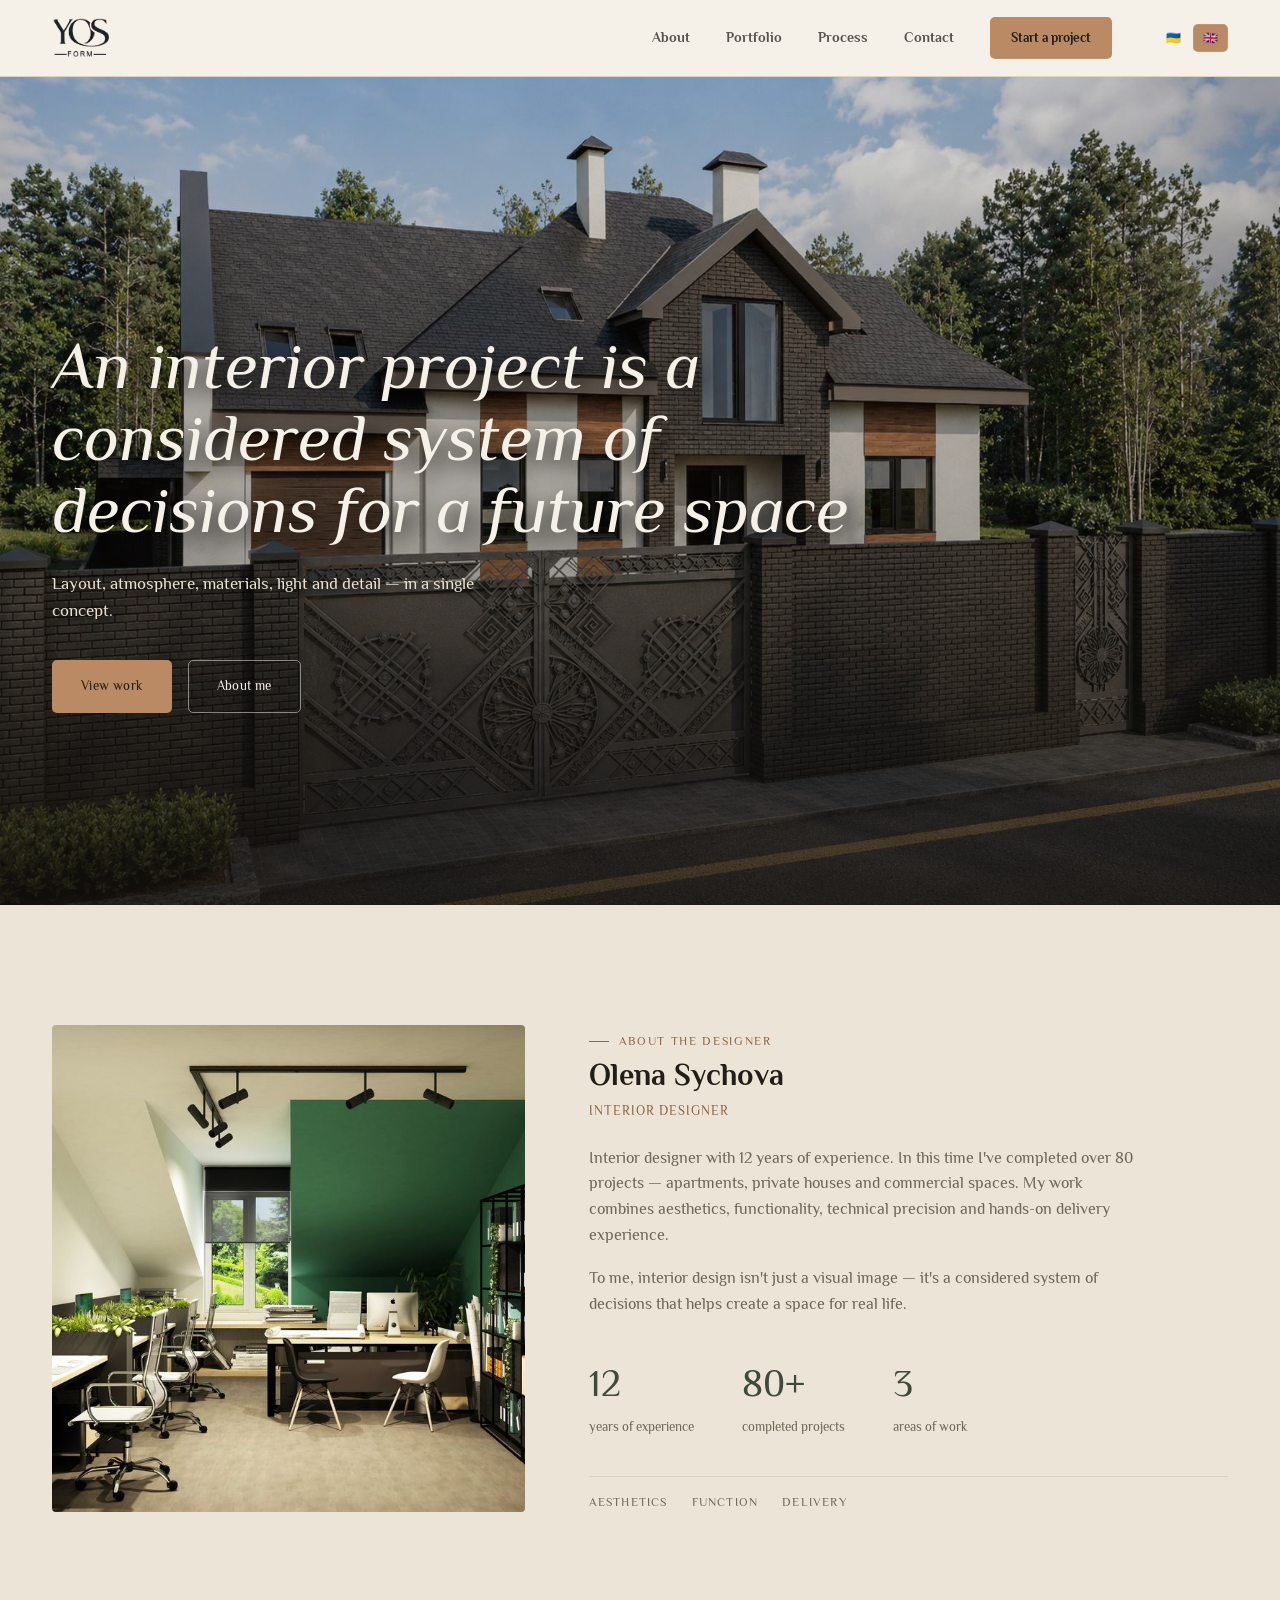
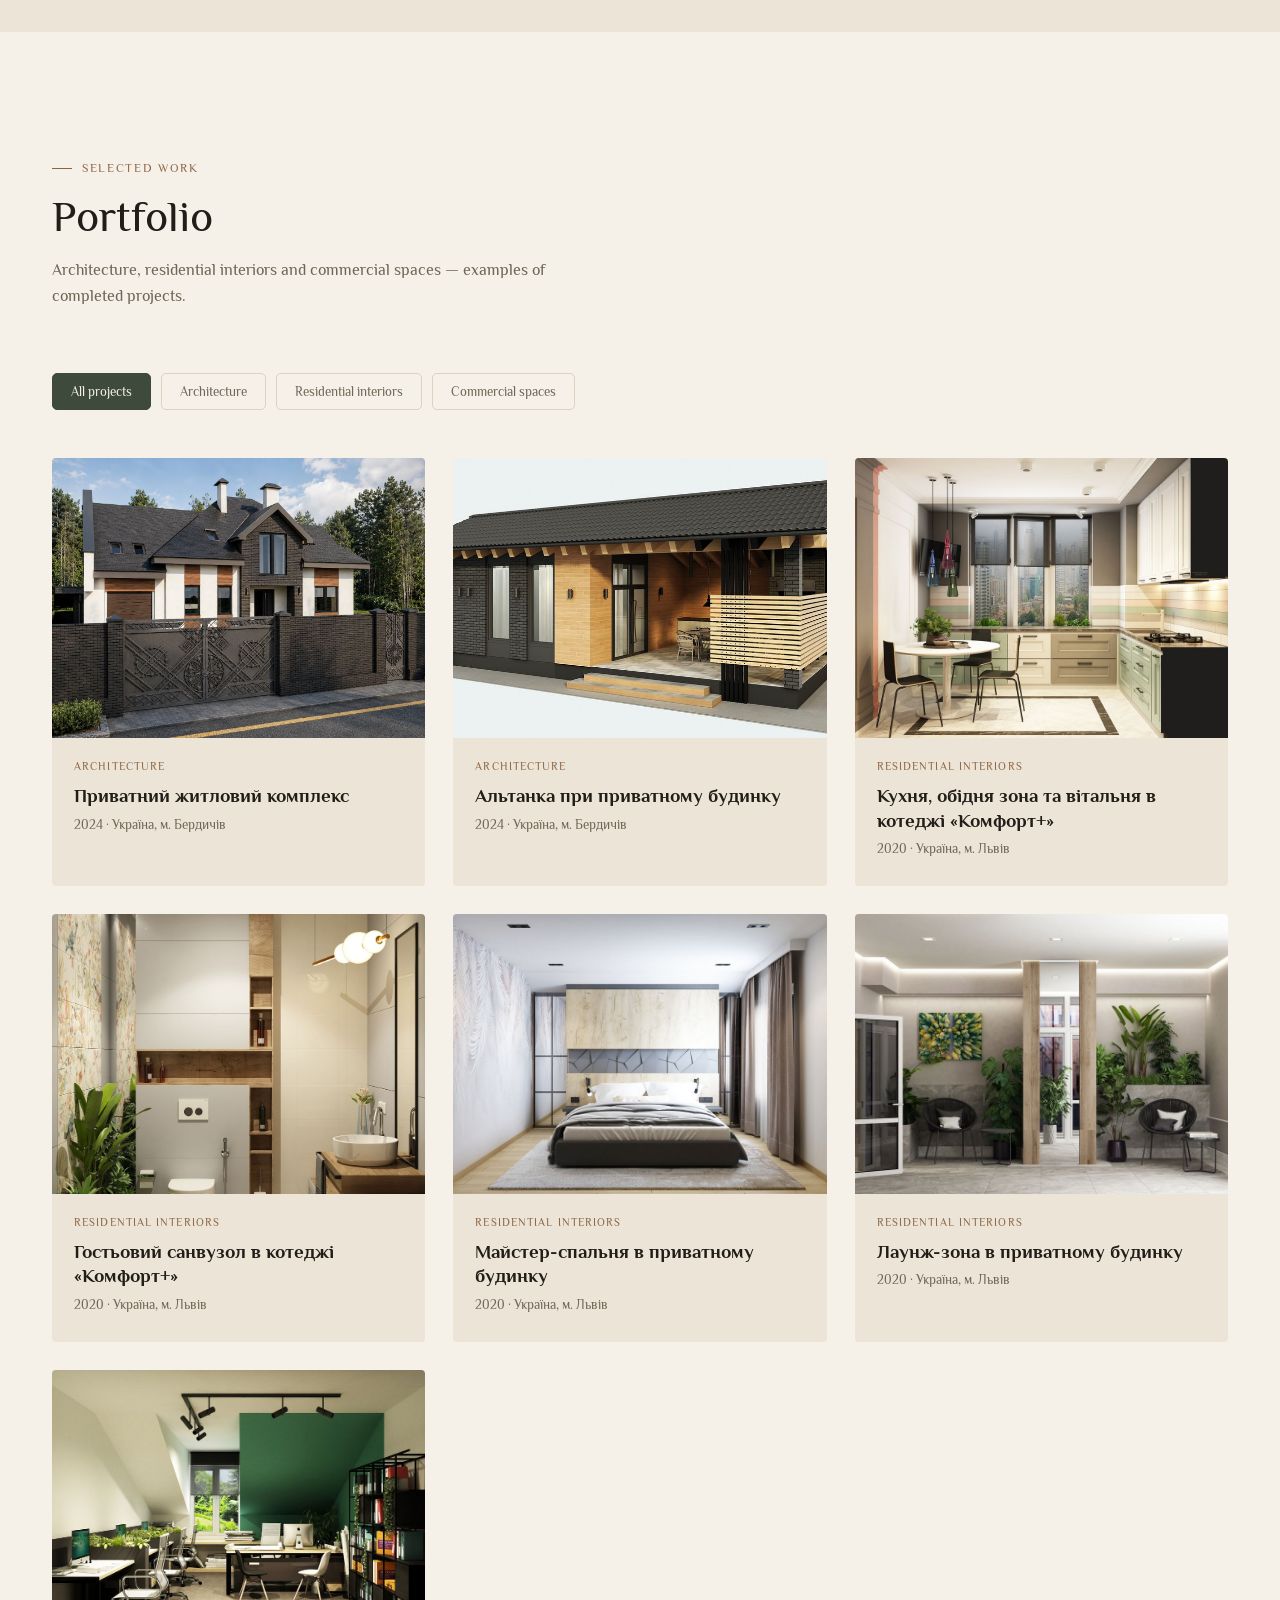
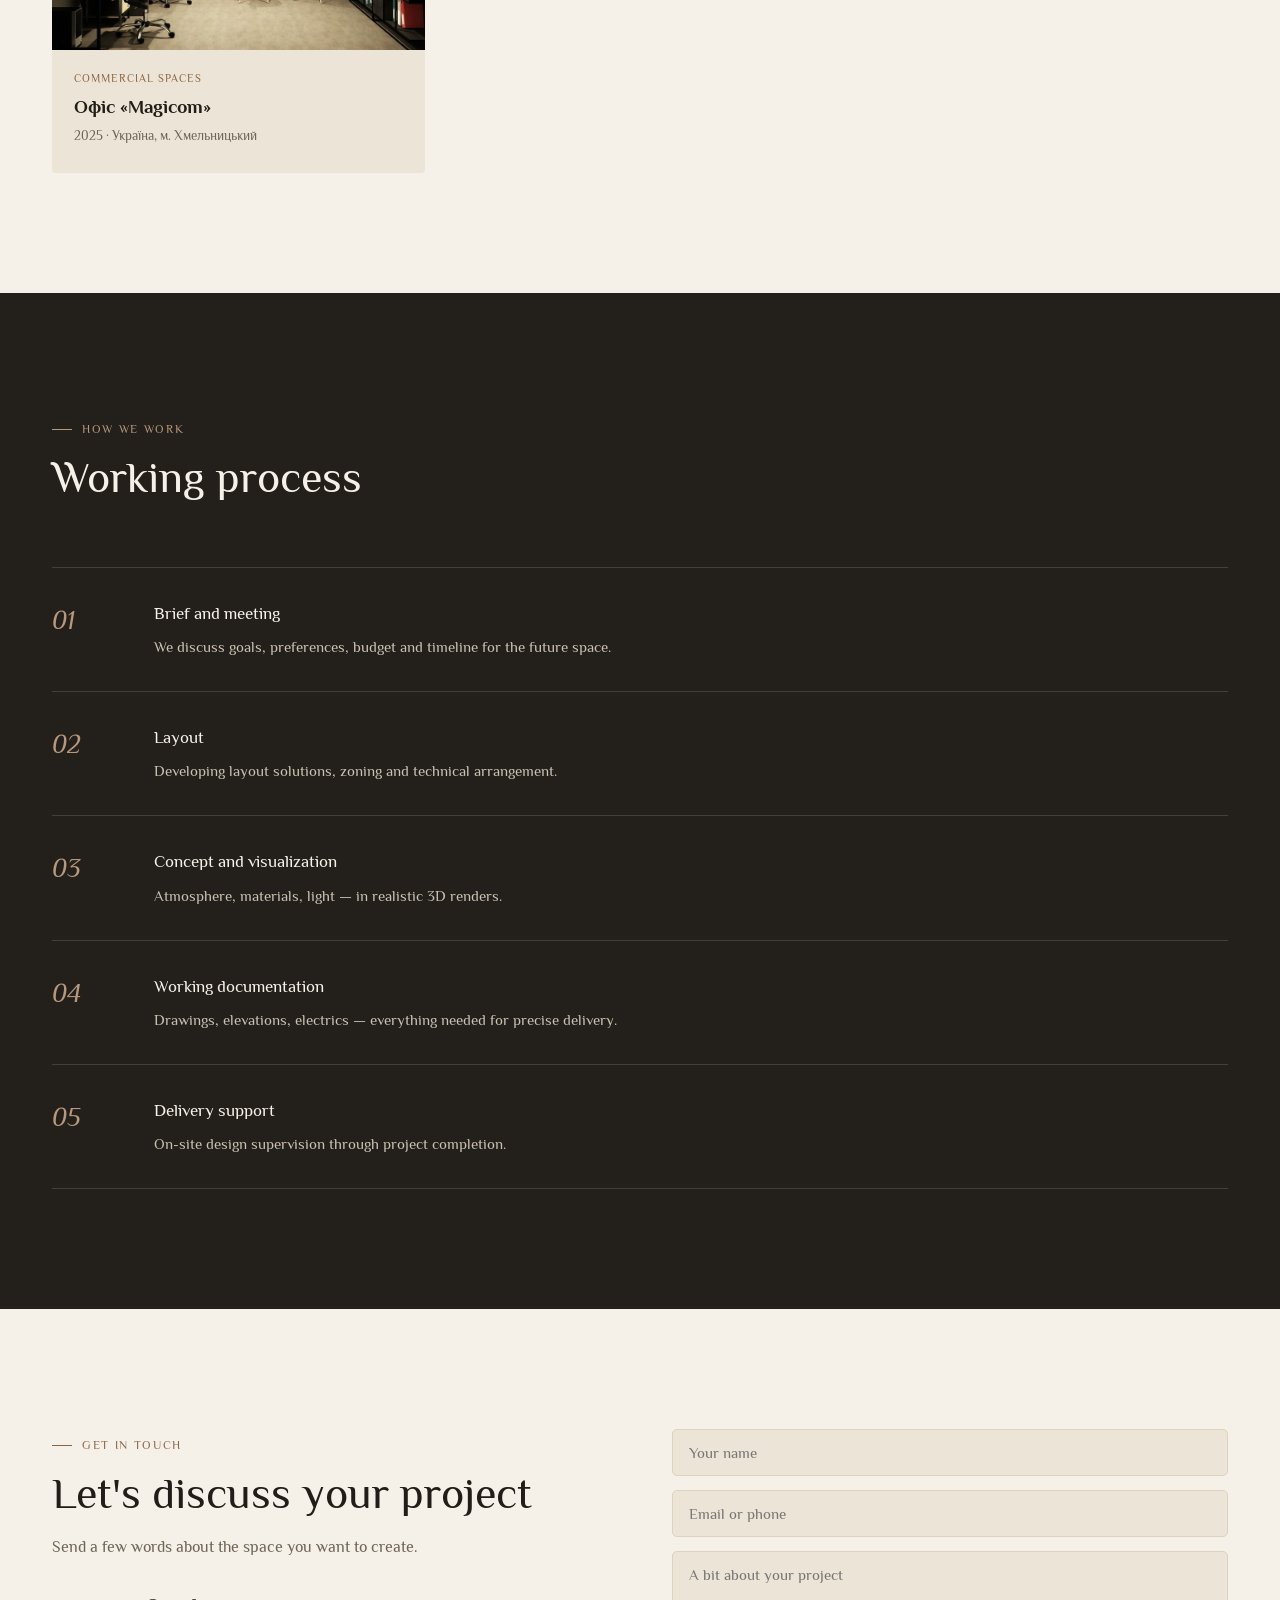
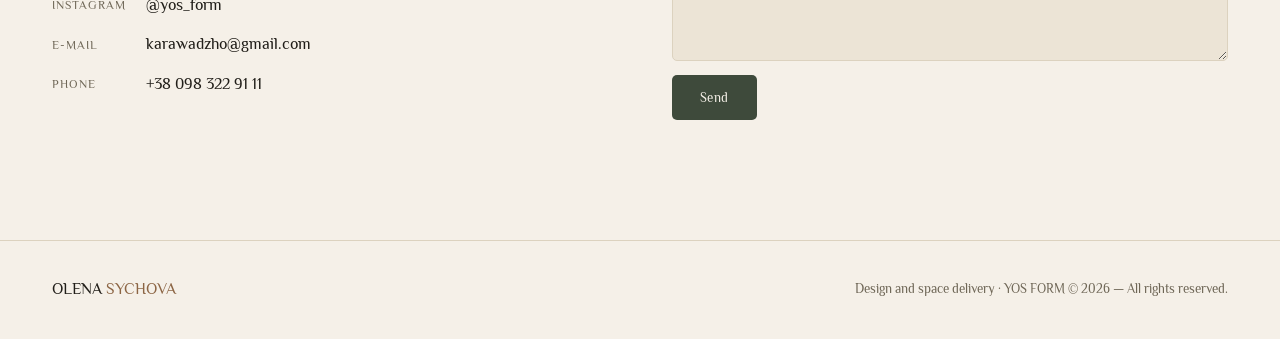
==== index.html @ f586c5ab "first commit" ====
<!DOCTYPE html>
<html lang="uk" data-i18n-title="meta.title">
<head>
<meta charset="UTF-8">
<meta name="viewport" content="width=device-width, initial-scale=1.0">
<title>Olena Sychova — Interior Designer</title>
<link rel="stylesheet" href="css/styles.css">
</head>
<body>

<header class="site-header">
  <div class="wrap">
    <a href="index.html" class="logo"><img src="assets/img/Logo.png" alt="YOS"></a>
    <nav class="main-nav">
      <a href="#about" data-i18n="nav.about">Про мене</a>
      <a href="#portfolio" data-i18n="nav.portfolio">Портфоліо</a>
      <a href="#process" data-i18n="nav.process">Процес роботи</a>
      <a href="#contact" data-i18n="nav.contact">Контакти</a>
      <a href="#contact" class="nav-cta" data-i18n="nav.cta">Обговорити проєкт</a>
      <div class="lang-switch">
        <button data-lang="uk">🇺🇦</button>
        <button data-lang="en">🇬🇧</button>
      </div>
    </nav>
    <button class="nav-toggle" aria-label="Menu">☰</button>
  </div>
</header>

<!-- HERO -->
<section class="hero" id="hero">
  <div class="hero-media">
    <img src="assets/img/hero-house.jpg" alt="Olena Sychova interior design">
  </div>
  <div class="hero-content">
    <h1 class="hero-title" data-i18n="hero.title">Дизайн-проєкт — продумана система рішень для майбутнього простору</h1>
    <p class="hero-subtitle" data-i18n="hero.subtitle">Планування, атмосфера, матеріали, світло та деталі — в єдиній концепції.</p>
    <div class="hero-actions">
      <a href="#portfolio" class="btn btn-primary" data-i18n="hero.cta_primary">Дивитися роботи</a>
      <a href="#about" class="btn btn-outline" data-i18n="hero.cta_secondary">Про мене</a>
    </div>
  </div>
</section>

<!-- ABOUT -->
<section class="about" id="about">
  <div class="wrap about-grid">
    <div class="about-media">
      <img src="assets/img/about.jpg" alt="Olena Sychova">
    </div>
    <div class="about-text">
      <span class="eyebrow" data-i18n="about.eyebrow">Про дизайнерку</span>
      <h2 class="about-name" data-i18n="about.title">Олена Сичова</h2>
      <span class="about-role" data-i18n="about.role">Interior Designer</span>
      <p data-i18n="about.text">Дизайнерка інтер'єрів із 12-річним досвідом роботи...</p>
      <p data-i18n="about.text_secondary">Для мене дизайн інтер'єру — це не лише візуальний образ...</p>

      <div class="stat-row">
        <div class="stat"><b data-i18n="about.stat_years_value">12</b><span data-i18n="about.stat_years_label">років досвіду</span></div>
        <div class="stat"><b data-i18n="about.stat_projects_value">80+</b><span data-i18n="about.stat_projects_label">реалізованих проєктів</span></div>
        <div class="stat"><b data-i18n="about.stat_scope_value">3</b><span data-i18n="about.stat_scope_label">напрямки роботи</span></div>
      </div>

      <div class="pillars">
        <span data-i18n="about.pillar_1">Естетика</span>
        <span data-i18n="about.pillar_2">Функція</span>
        <span data-i18n="about.pillar_3">Реалізація</span>
      </div>
    </div>
  </div>
</section>

<!-- PORTFOLIO -->
<section class="portfolio" id="portfolio">
  <div class="wrap">
    <div class="section-head">
      <span class="eyebrow" data-i18n="portfolio.eyebrow">Вибрані роботи</span>
      <h2 class="section-title" data-i18n="portfolio.title">Портфоліо</h2>
      <p class="section-subtitle" data-i18n="portfolio.subtitle">Архітектура, житлові інтер'єри та комерційні простори.</p>
    </div>

    <div class="portfolio-header">
      <div class="filters">
        <button class="filter-btn active" data-filter="all" data-i18n="portfolio.filter_all">Усі проєкти</button>
        <button class="filter-btn" data-filter="architecture" data-i18n="portfolio.filter_architecture">Архітектура</button>
        <button class="filter-btn" data-filter="residential" data-i18n="portfolio.filter_residential">Житлові інтер'єри</button>
        <button class="filter-btn" data-filter="commercial" data-i18n="portfolio.filter_commercial">Комерційні простори</button>
      </div>
    </div>

    <div class="project-grid" id="project-grid">
      <!-- rendered by js/app.js from data/projects.json -->
    </div>
  </div>
</section>

<!-- PROCESS -->
<section class="process" id="process">
  <div class="wrap">
    <div class="section-head">
      <span class="eyebrow" data-i18n="process.eyebrow">Як ми працюємо</span>
      <h2 class="section-title" data-i18n="process.title">Процес співпраці</h2>
    </div>

    <div class="process-list">
      <div class="process-item">
        <span class="process-num">01</span>
        <div>
          <h3 data-i18n="process.step1_title">Бриф і зустріч</h3>
          <p data-i18n="process.step1_text">Обговорюємо задачі, побажання, бюджет і терміни.</p>
        </div>
      </div>
      <div class="process-item">
        <span class="process-num">02</span>
        <div>
          <h3 data-i18n="process.step2_title">Планування</h3>
          <p data-i18n="process.step2_text">Розробка планувальних рішень, зонування та технічних вузлів.</p>
        </div>
      </div>
      <div class="process-item">
        <span class="process-num">03</span>
        <div>
          <h3 data-i18n="process.step3_title">Концепція та візуалізація</h3>
          <p data-i18n="process.step3_text">Атмосфера, матеріали, світло — у реалістичних 3D-візуалізаціях.</p>
        </div>
      </div>
      <div class="process-item">
        <span class="process-num">04</span>
        <div>
          <h3 data-i18n="process.step4_title">Робоча документація</h3>
          <p data-i18n="process.step4_text">Креслення, розгортки, електрика — усе для точної реалізації.</p>
        </div>
      </div>
      <div class="process-item">
        <span class="process-num">05</span>
        <div>
          <h3 data-i18n="process.step5_title">Супровід реалізації</h3>
          <p data-i18n="process.step5_text">Авторський нагляд на об'єкті до завершення проєкту.</p>
        </div>
      </div>
    </div>
  </div>
</section>

<!-- CONTACT -->
<section class="contact" id="contact">
  <div class="wrap contact-grid">
    <div class="contact-info">
      <span class="eyebrow" data-i18n="contact.eyebrow">На зв'язку</span>
      <h2 class="section-title" data-i18n="contact.title">Обговоримо ваш проєкт?</h2>
      <p class="section-subtitle" data-i18n="contact.text">Напишіть кілька слів про простір, який хочете створити.</p>
      <dl>
        <dt data-i18n="contact.instagram_label">Instagram</dt>
        <dd><a href="https://www.instagram.com/yos_form/" target="_blank" rel="noopener">@yos_form</a></dd>
        <dt data-i18n="contact.email_label">E-mail</dt>
        <dd><a href="mailto:karawadzho@gmail.com">karawadzho@gmail.com</a></dd>
        <dt data-i18n="contact.phone_label">Телефон</dt>
        <dd><a href="tel:+380983229111">+38 098 322 91 11</a></dd>
      </dl>
    </div>

    <form class="contact-form" onsubmit="event.preventDefault(); alert('Форма — заглушка для макета.');">
      <input type="text" data-i18n-placeholder="contact.form_name" placeholder="Ваше ім'я" required>
      <input type="text" data-i18n-placeholder="contact.form_contact" placeholder="Email або телефон" required>
      <textarea data-i18n-placeholder="contact.form_message" placeholder="Коротко про проєкт"></textarea>
      <button type="submit" class="btn btn-dark" data-i18n="contact.form_submit">Надіслати</button>
    </form>
  </div>
</section>

<footer>
  <div class="wrap">
    <span class="logo">OLENA <span>SYCHOVA</span></span>
    <p><span data-i18n="footer.made_with">Дизайн та реалізація простору</span> · YOS FORM © 2026 — <span data-i18n="footer.rights">Усі права захищені.</span></p>
  </div>
</footer>

<script src="js/i18n.js"></script>
<script src="js/app.js"></script>
</body>
</html>
---- css/styles.css ----
@import url('https://fonts.googleapis.com/css2?family=Philosopher:ital,wght@0,400;0,700;1,400;1,700&display=swap');

:root {
  --bg: #F5F0E8;
  --bg-deep: #23201B;
  --surface: #ECE4D6;
  --surface-line: #DCD2BF;
  --text: #211E19;
  --text-muted: #6E6656;
  --text-inverse: #F5F0E8;
  --accent: #3E4A3B;
  --accent-light: #7C8B77;
  --clay: #B98A63;
  --clay-deep: #8C6544;
  --radius: 5px;
  --radius-lg: 4px;
  --font-display: 'Philosopher', serif;
  --font-sans: 'Philosopher', sans-serif;
  --font-body: 'Philosopher', sans-serif;
  --maxw: 1240px;
}

* {
  box-sizing: border-box;
  margin: 0;
  padding: 0;
}

html {
  scroll-behavior: smooth;
}

body {
  background: var(--bg);
  color: var(--text);
  font-family: var(--font-body);
  font-size: 16px;
  line-height: 1.6;
  -webkit-font-smoothing: antialiased;
}

img {
  max-width: 100%;
  display: block;
}

a {
  color: inherit;
  text-decoration: none;
}

.wrap {
  max-width: var(--maxw);
  margin: 0 auto;
  padding: 0 32px;
}

.eyebrow {
  font-family: var(--font-sans);
  font-size: 12px;
  letter-spacing: 0.14em;
  text-transform: uppercase;
  color: var(--clay-deep);
  font-weight: 500;
  display: inline-flex;
  align-items: center;
  gap: 10px;
}

.eyebrow::before {
  content: "";
  width: 20px;
  height: 1px;
  background: var(--clay-deep);
  display: inline-block;
}

/* ===== Header ===== */

.site-header {
  position: sticky;
  top: 0;
  z-index: 40;
  background: rgba(245, 240, 232, 0.9);
  backdrop-filter: blur(8px);
  border-bottom: 1px solid var(--surface-line);
}

.site-header .wrap {
  display: flex;
  align-items: center;
  justify-content: space-between;
  height: 76px;
}

.logo img{
  height: 40px;
}

.logo span {
  color: var(--clay-deep);
}

nav.main-nav {
  display: flex;
  align-items: center;
  gap: 36px;
}

nav.main-nav a {
  font-family: var(--font-sans);
  font-size: 14px;
  font-weight: 700;
  color: var(--text);
  opacity: 0.75;
  transition: 200ms;
  border-bottom: 1px solid rgba(245, 240, 232, 0.108); 
}

nav.main-nav a:hover {
  opacity: 1;
  border-bottom: 1px solid #B98A63;
  transition: 200ms;
}

.nav-cta {
  padding: 10px 20px;
  background: var(--clay);
  color: var(--text-inverse);
  border-radius: var(--radius);
  font-size: 13px !important;
  opacity: 1 !important;
  border: 1px solid #B98A63;
}
.nav-cta:hover{
  border: 1px solid #B98A63;
  background-color: rgba(245, 240, 232, 0);
  transition: 200ms;
}

.lang-switch {
  display: flex;
  gap: 2px;
  margin-left: 8px;
}

.lang-switch button {
  font-family: var(--font-sans);
  font-size: 12px;
  font-weight: 500;
  padding: 6px 9px;
  background: none;
  border: 1px solid rgba(245, 240, 232, 0.108);
  color: var(--text-muted);
  cursor: pointer;
  text-transform: uppercase;
  transition: 200ms;
  border-radius: 5px;
}

.lang-switch button.active {
  background: var(--clay);
  color: var(--text-inverse);
}

.lang-switch button:hover{
  border: 1px solid #B98A63;
  transition: 200ms;
}

.nav-toggle {
  display: none;
  background: none;
  border: 0;
  cursor: pointer;
}

/* ===== Hero ===== */
.hero {
  position: relative;
  min-height: 92vh;
  display: flex;
  align-items: flex-end;
  overflow: hidden;
}

.hero-media {
  position: absolute;
  inset: 0;
}

.hero-media img {
  width: 100%;
  height: 100%;
  object-fit: cover;
}

.hero-media::after {
  content: "";
  position: absolute;
  inset: 0;
  background: linear-gradient(0deg, rgba(20, 17, 13, 0.82) 0%, rgba(20, 17, 13, 0.35) 45%, rgba(20, 17, 13, 0.15) 100%);
}

.hero-content {
  position: relative;
  z-index: 2;
  color: var(--text-inverse);
  padding: 0 32px 72px;
  max-width: var(--maxw);
  margin: 0 auto;
  width: 100%;
}

.hero-content .eyebrow {
  color: #D9C2A6;
}

.hero-content .eyebrow::before {
  background: #D9C2A6;
}

.hero-title {
  font-family: var(--font-display);
  font-weight: 500;
  font-style: italic;
  font-size: clamp(34px, 5.2vw, 68px);
  line-height: 1.08;
  max-width: 820px;
  margin: 20px 0 24px;
  filter: drop-shadow(8px 8px 12px rgb(0, 0, 0));
}

.hero-subtitle {
  font-size: 17px;
  color: #E7DFD2;
  max-width: 480px;
  margin-bottom: 36px;
  filter: drop-shadow(2px 2px 4px rgb(0, 0, 0));
}

.hero-actions {
  display: flex;
  gap: 16px;
  flex-wrap: wrap;
}

.btn {
  font-family: var(--font-sans);
  font-size: 13px;
  font-weight: 500;
  letter-spacing: 0.03em;
  padding: 15px 28px;
  border-radius: var(--radius);
  cursor: pointer;
  border: 1px solid transparent;
  display: inline-flex;
  align-items: center;
  gap: 8px;
  transition: transform .2s, background .2s, color .2s;
}

.btn:hover {
  transform: translateY(-1px);
}

.btn-primary {
  background: var(--clay);
  color: #241a10;
}

.btn-primary:hover {
  background: #C99B72;
}

.btn-outline {
  border-color: rgba(245, 240, 232, 0.5);
  color: var(--text-inverse);
}

.btn-outline:hover {
  background: rgba(245, 240, 232, 0.12);
}

.btn-dark {
  background: var(--accent);
  color: var(--text-inverse);
}

.btn-dark:hover {
  background: #4C5A48;
}

/* ===== Section generic ===== */
section {
  padding: 120px 0;
}

.section-head {
  max-width: 640px;
  margin-bottom: 64px;
}

.section-title {
  font-family: var(--font-display);
  font-weight: 500;
  font-size: clamp(28px, 3.4vw, 44px);
  margin-top: 14px;
  line-height: 1.15;
}

.section-subtitle {
  color: var(--text-muted);
  margin-top: 16px;
  font-size: 16px;
  max-width: 520px;
}

/* ===== About ===== */
.about {
  background: var(--surface);
}

.about-grid {
  display: grid;
  grid-template-columns: 0.85fr 1.15fr;
  gap: 64px;
  align-items: center;
}

.about-media {
  position: relative;
  align-self: stretch;
}

.about-media img {
  border-radius: var(--radius-lg);
  width: 100%;
  height: 100%;
  object-fit: cover;
}

.about-media::before {
  content: "";
  position: absolute;
  top: -18px;
  left: -18px;
  right: 18px;
  bottom: 18px;
  border: 1px solid var(--clay);
  z-index: -1;
}

.pillars {
  display: flex;
  gap: 0;
  margin-top: 36px;
  border-top: 1px solid var(--surface-line);
}

.pillars span {
  font-family: var(--font-sans);
  font-size: 12px;
  letter-spacing: 0.1em;
  text-transform: uppercase;
  color: var(--text-muted);
  padding: 16px 24px 0 0;
}

.about-text p {
  margin-bottom: 18px;
  color: var(--text-muted);
  font-size: 16px;
  max-width: 560px;
}

.about-name {
  font-family: var(--font-display);
  font-size: 30px;
  margin-bottom: 2px;
}

.about-role {
  font-family: var(--font-sans);
  font-size: 13px;
  letter-spacing: 0.08em;
  text-transform: uppercase;
  color: var(--clay-deep);
  margin-bottom: 24px;
  display: block;
}

.stat-row {
  display: flex;
  gap: 48px;
  margin-top: 36px;
  flex-wrap: wrap;
}

.stat b {
  font-family: var(--font-display);
  font-size: 38px;
  font-weight: 500;
  display: block;
  color: var(--accent);
}

.stat span {
  font-size: 13px;
  color: var(--text-muted);
}

/* ===== Portfolio ===== */
.portfolio-header {
  display: flex;
  justify-content: space-between;
  align-items: flex-end;
  gap: 32px;
  flex-wrap: wrap;
  margin-bottom: 48px;
}

.filters {
  display: flex;
  gap: 10px;
  flex-wrap: wrap;
}

.filter-btn {
  font-family: var(--font-sans);
  font-size: 13px;
  font-weight: 500;
  padding: 10px 18px;
  border: 1px solid var(--surface-line);
  border-radius: var(--radius);
  background: transparent;
  color: var(--text-muted);
  cursor: pointer;
  transition: all .2s;
}

.filter-btn.active,
.filter-btn:hover {
  background: var(--accent);
  color: var(--text-inverse);
  border-color: var(--accent);
}

.project-grid {
  display: grid;
  grid-template-columns: repeat(3, 1fr);
  gap: 28px;
}

.project-card {
  display: block;
  position: relative;
  background: var(--surface);
  overflow: hidden;
  border-radius: var(--radius-lg);
}

.project-card .thumb {
  aspect-ratio: 4/3;
  overflow: hidden;
}

.project-card img {
  width: 100%;
  height: 100%;
  object-fit: cover;
  transition: transform .5s ease;
}

.project-card:hover img {
  transform: scale(1.06);
}

.project-card .card-body {
  padding: 20px 22px 26px;
}

.card-cat {
  font-family: var(--font-sans);
  font-size: 11px;
  letter-spacing: 0.1em;
  text-transform: uppercase;
  color: var(--clay-deep);
  margin-bottom: 8px;
  display: block;
}

.card-title {
  font-family: var(--font-display);
  font-size: 19px;
  line-height: 1.3;
  margin-bottom: 6px;
}

.card-meta {
  font-size: 13px;
  color: var(--text-muted);
}

.project-card[hidden] {
  display: none;
}

/* ===== Process ===== */
.process {
  background: var(--bg-deep);
  color: var(--text-inverse);
}

.process .eyebrow {
  color: #B8987C;
}

.process .eyebrow::before {
  background: #B8987C;
}

.process-list {
  border-top: 1px solid rgba(245, 240, 232, 0.15);
}

.process-item {
  display: grid;
  grid-template-columns: 70px 1fr;
  gap: 32px;
  padding: 32px 0;
  border-bottom: 1px solid rgba(245, 240, 232, 0.15);
}

.process-num {
  font-family: var(--font-display);
  font-style: italic;
  font-size: 26px;
  color: #B8987C;
}

.process-item h3 {
  font-family: var(--font-sans);
  font-size: 17px;
  font-weight: 500;
  margin-bottom: 8px;
}

.process-item p {
  color: #C9C1B2;
  font-size: 15px;
  max-width: 560px;
}

/* ===== Contact ===== */
.contact-grid {
  display: grid;
  grid-template-columns: 1fr 1fr;
  gap: 64px;
}

.contact-info dl {
  display: grid;
  grid-template-columns: auto 1fr;
  gap: 14px 20px;
  margin-top: 32px;
}

.contact-info dt {
  font-family: var(--font-sans);
  font-size: 12px;
  text-transform: uppercase;
  letter-spacing: 0.08em;
  color: var(--text-muted);
  align-self: center;
}

.contact-info dd {
  font-size: 16px;
}

.contact-form {
  display: flex;
  flex-direction: column;
  gap: 14px;
}

.contact-form input,
.contact-form textarea {
  font-family: var(--font-body);
  font-size: 15px;
  border: 1px solid var(--surface-line);
  background: var(--surface);
  padding: 14px 16px;
  border-radius: var(--radius);
  color: var(--text);
  width: 100%;
}

.contact-form textarea {
  min-height: 110px;
  resize: vertical;
}

.contact-form button {
  align-self: flex-start;
  border: none;
}

/* ===== Footer ===== */
footer {
  padding: 36px 0;
  border-top: 1px solid var(--surface-line);
}

footer .wrap {
  display: flex;
  justify-content: space-between;
  align-items: center;
  flex-wrap: wrap;
  gap: 12px;
}

footer p {
  font-size: 13px;
  color: var(--text-muted);
}

/* ===== Project detail page ===== */
.project-hero {
  position: relative;
  height: 64vh;
  min-height: 420px;
  overflow: hidden;
}

.project-hero img {
  position: absolute;
  inset: 0;
  width: 100%;
  height: 100%;
  object-fit: cover;
}

.project-hero .wrap {
  position: absolute;
  bottom: 0;
  left: 0;
  right: 0;
  padding-bottom: 48px;
  color: var(--text-inverse);
}

.project-hero::after {
  content: "";
  position: absolute;
  inset: 0;
  background: linear-gradient(0deg, rgba(20, 17, 13, 0.78), rgba(20, 17, 13, 0.05));
}

.back-link {
  position: relative;
  z-index: 2;
  font-family: var(--font-sans);
  font-size: 13px;
  display: inline-flex;
  align-items: center;
  gap: 8px;
  color: var(--text-inverse);
  opacity: .85;
}

.project-title {
  position: relative;
  z-index: 2;
  font-family: var(--font-display);
  font-style: italic;
  font-size: clamp(28px, 4vw, 48px);
  margin-top: 14px;
}

.project-body {
  padding: 80px 0;
}

.project-meta-row {
  display: grid;
  grid-template-columns: repeat(3, 1fr);
  gap: 32px;
  border-top: 1px solid var(--surface-line);
  border-bottom: 1px solid var(--surface-line);
  padding: 28px 0;
  margin-bottom: 48px;
}

.project-meta-row dt {
  font-family: var(--font-sans);
  font-size: 11px;
  text-transform: uppercase;
  letter-spacing: 0.1em;
  color: var(--text-muted);
  margin-bottom: 6px;
}

.project-meta-row dd {
  font-size: 16px;
}

.project-description {
  max-width: 680px;
  font-size: 17px;
  color: var(--text-muted);
  margin-bottom: 56px;
}

.project-gallery {
  display: grid;
  grid-template-columns: 1fr;
  gap: 20px;
}

.project-gallery img {
  border-radius: var(--radius-lg);
  width: 100%;
}

/* ===== Responsive ===== */
@media(max-width:960px) {

  .about-grid,
  .contact-grid {
    grid-template-columns: 1fr;
  }

  .project-grid {
    grid-template-columns: repeat(2, 1fr);
  }

  nav.main-nav {
    position: fixed;
    top: 76px;
    left: 0;
    right: 0;
    background: var(--bg);
    flex-direction: column;
    align-items: flex-start;
    padding: 24px 32px;
    border-bottom: 1px solid var(--surface-line);
    display: none;
    gap: 20px;
  }

  nav.main-nav.open {
    display: flex;
  }

  .nav-toggle {
    display: block;
  }
}

@media(max-width:640px) {
  section {
    padding: 80px 0;
  }

  .project-grid {
    grid-template-columns: 1fr;
  }

  .project-meta-row {
    grid-template-columns: 1fr;
    gap: 16px;
  }

  .wrap {
    padding: 0 20px;
  }
}
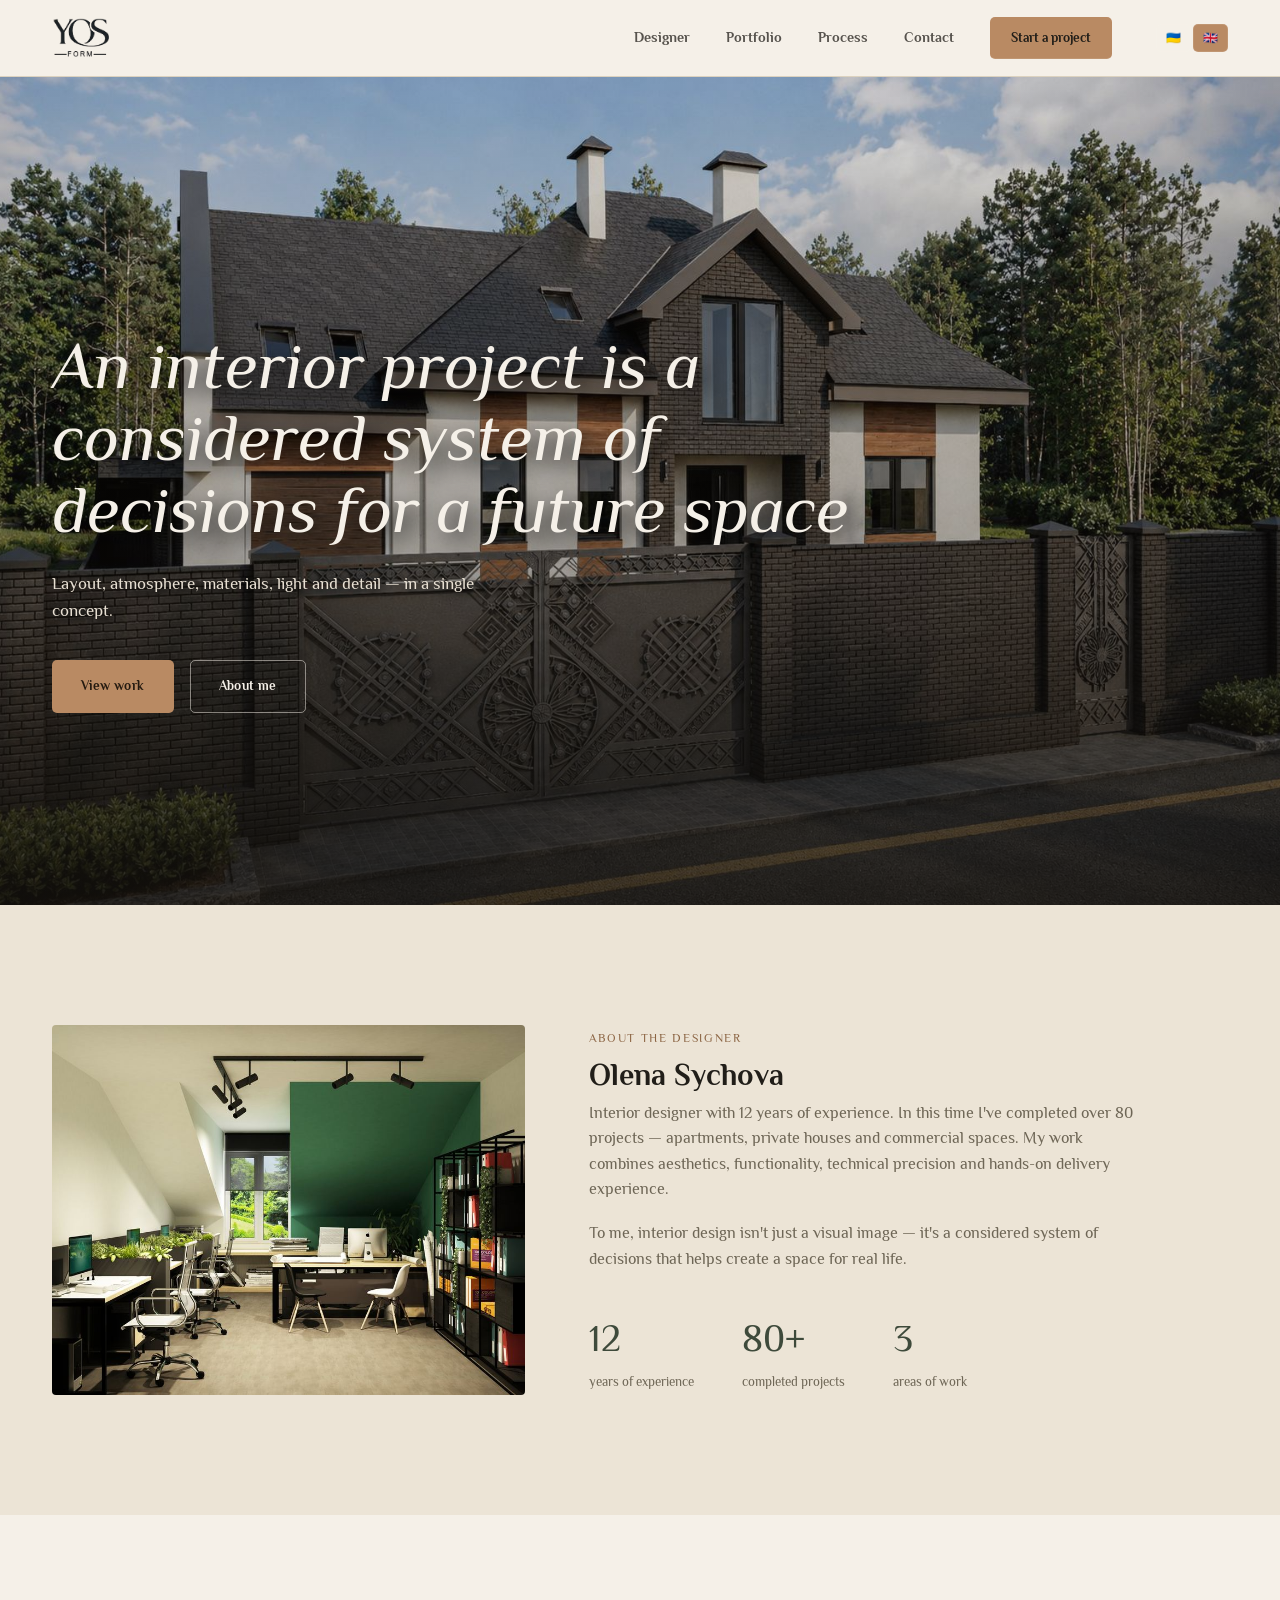
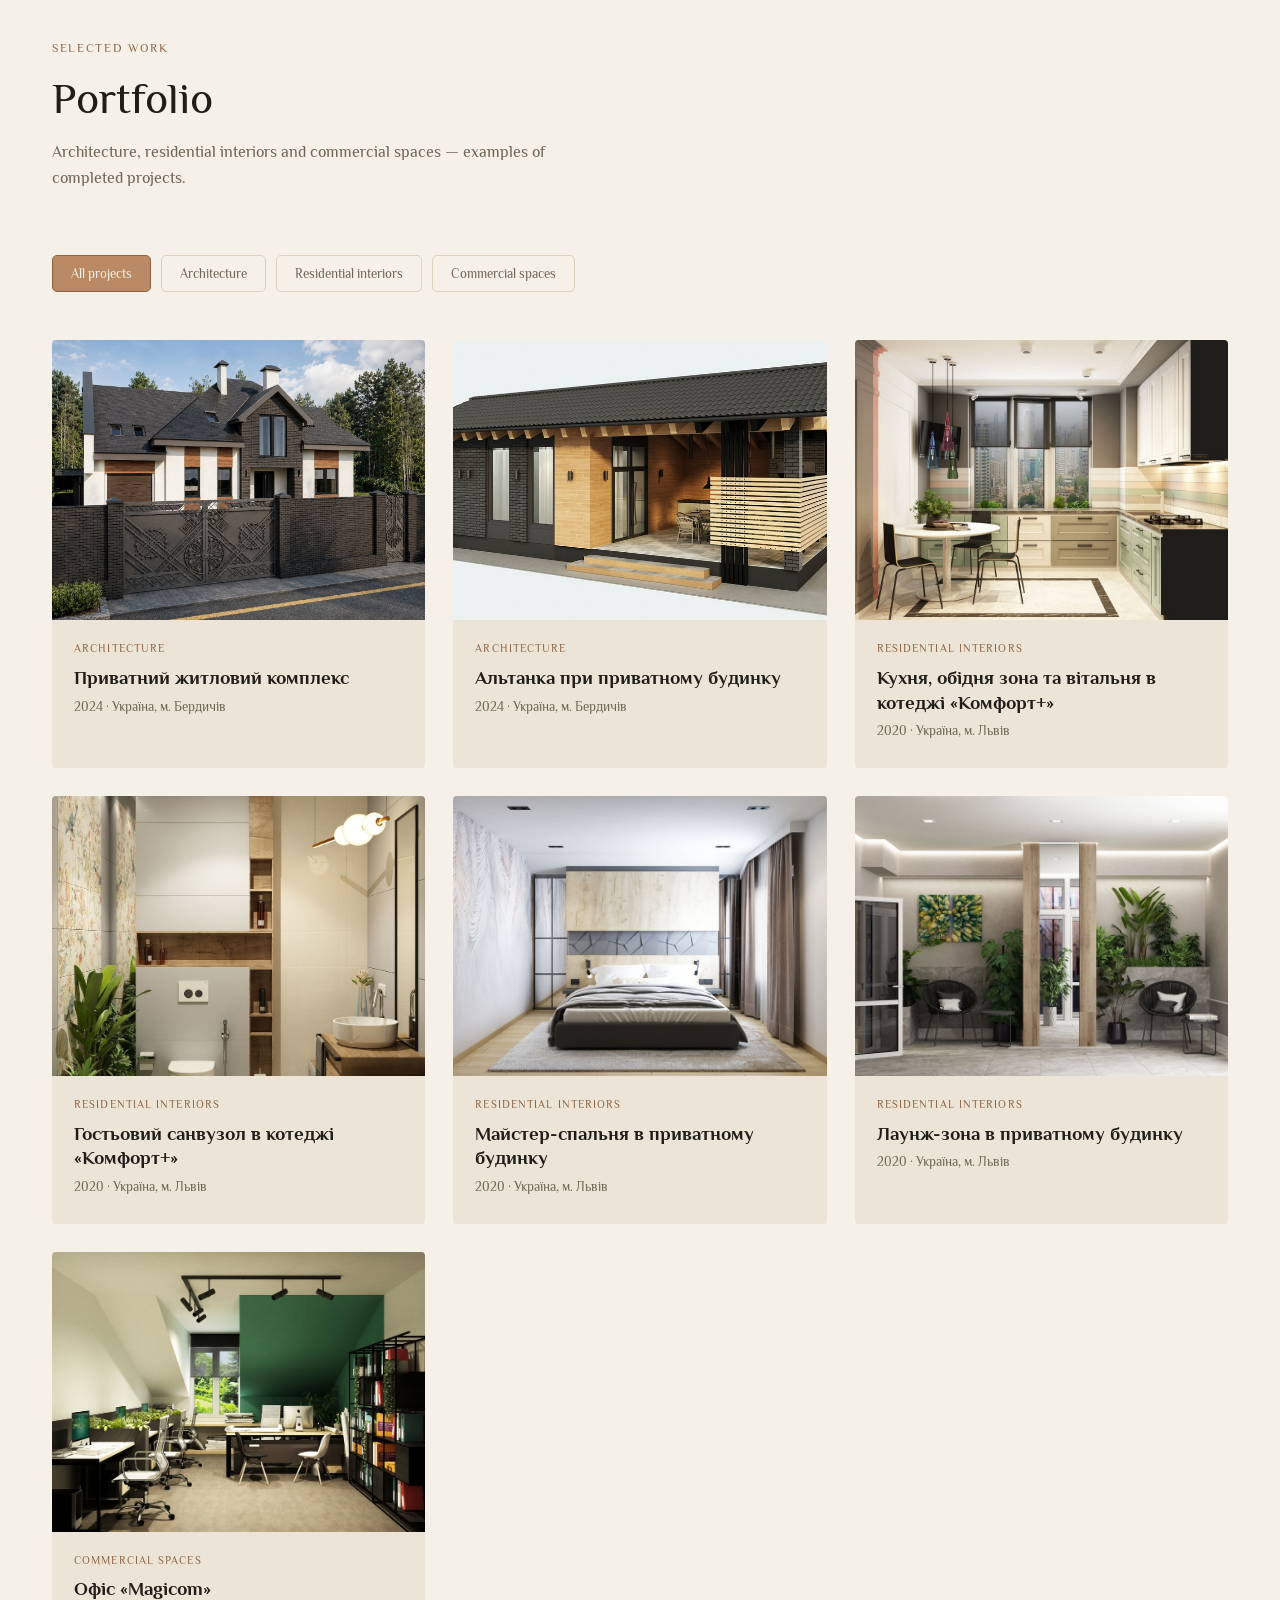
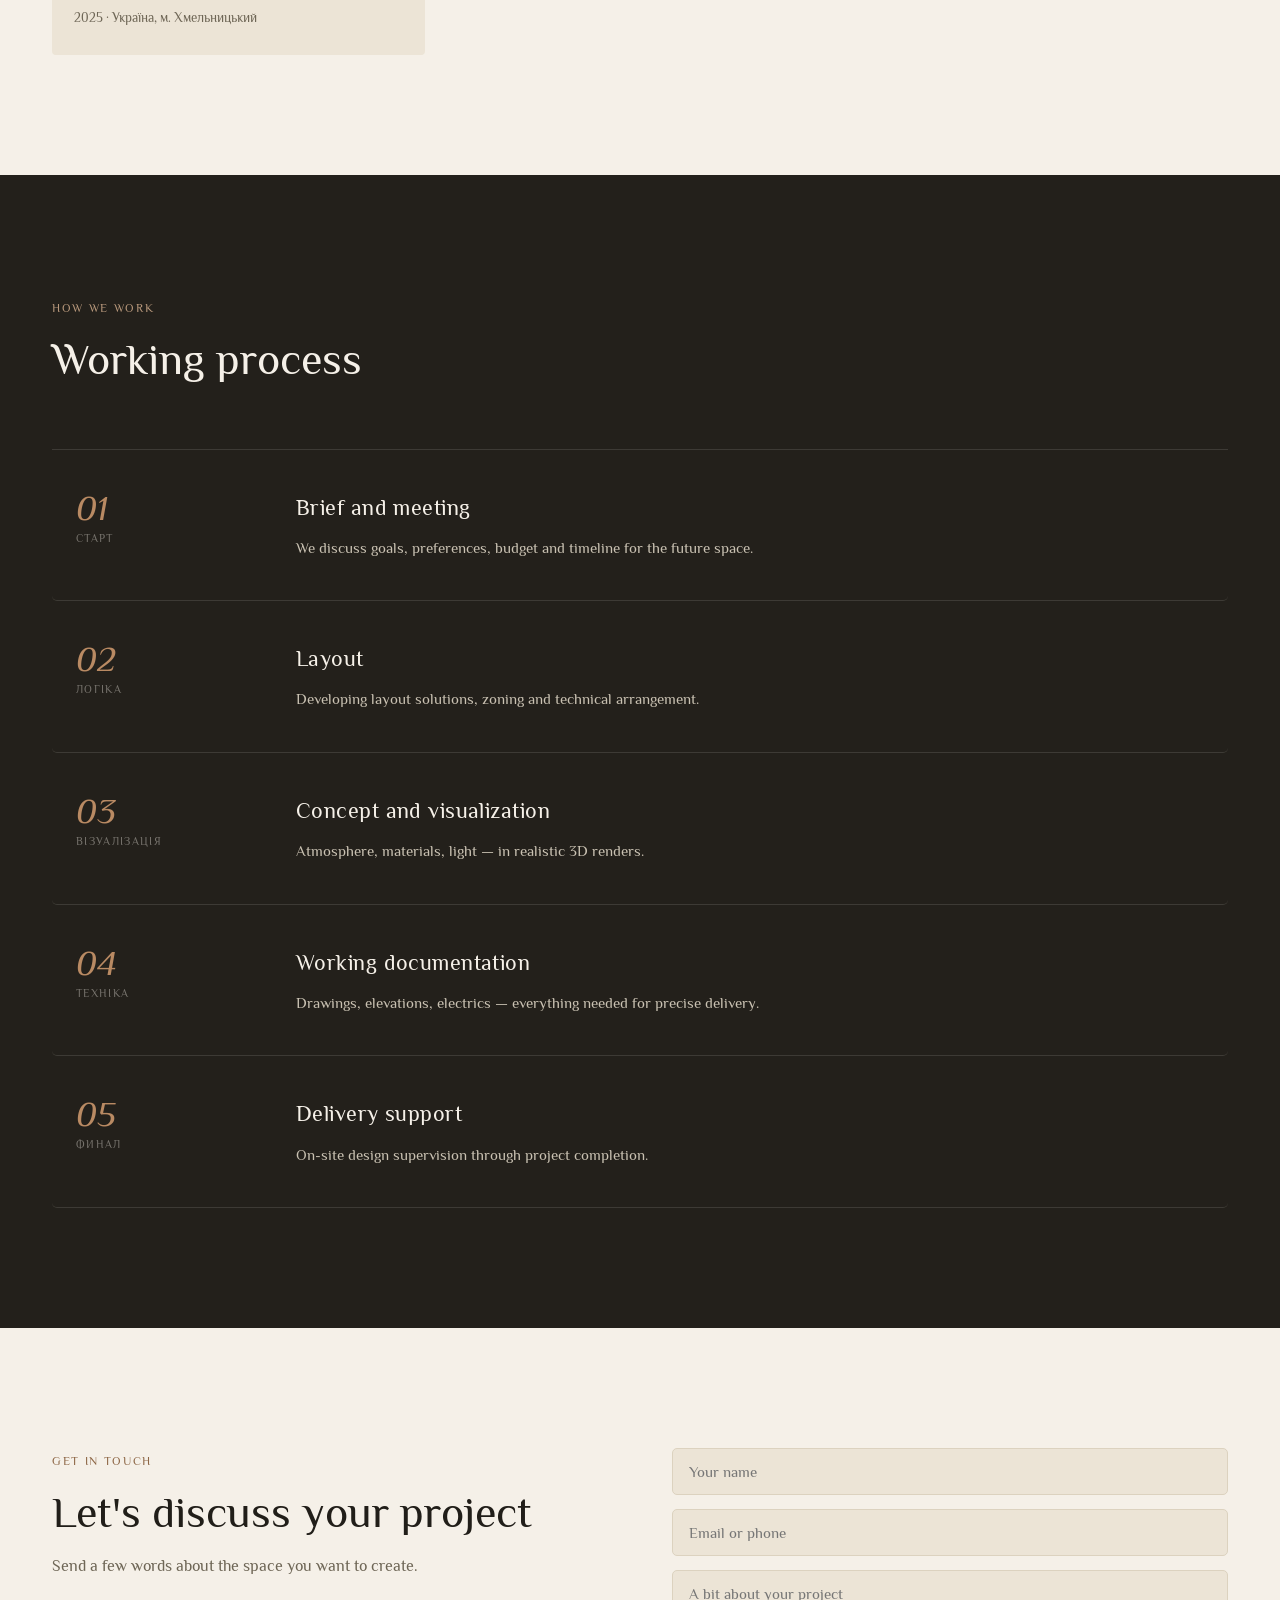
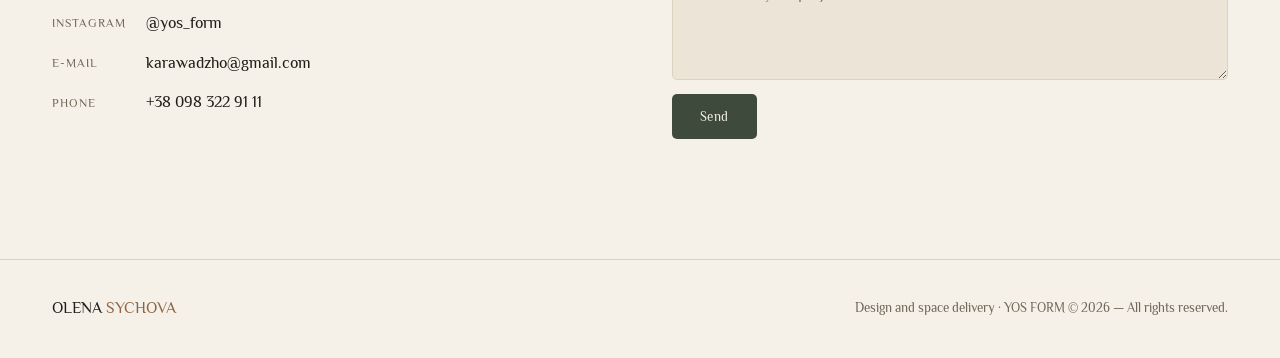
==== commit 6e6135db: "commit 3" ====
--- a/index.html
+++ b/index.html
@@ -12,7 +12,7 @@
   <div class="wrap">
     <a href="index.html" class="logo"><img src="assets/img/Logo.png" alt="YOS"></a>
     <nav class="main-nav">
-      <a href="#about" data-i18n="nav.about">Про мене</a>
+      <a href="#about" data-i18n="nav.about">Дизайнер</a>
       <a href="#portfolio" data-i18n="nav.portfolio">Портфоліо</a>
       <a href="#process" data-i18n="nav.process">Процес роботи</a>
       <a href="#contact" data-i18n="nav.contact">Контакти</a>
@@ -50,7 +50,6 @@
     <div class="about-text">
       <span class="eyebrow" data-i18n="about.eyebrow">Про дизайнерку</span>
       <h2 class="about-name" data-i18n="about.title">Олена Сичова</h2>
-      <span class="about-role" data-i18n="about.role">Interior Designer</span>
       <p data-i18n="about.text">Дизайнерка інтер'єрів із 12-річним досвідом роботи...</p>
       <p data-i18n="about.text_secondary">Для мене дизайн інтер'єру — це не лише візуальний образ...</p>
 
@@ -58,12 +57,6 @@
         <div class="stat"><b data-i18n="about.stat_years_value">12</b><span data-i18n="about.stat_years_label">років досвіду</span></div>
         <div class="stat"><b data-i18n="about.stat_projects_value">80+</b><span data-i18n="about.stat_projects_label">реалізованих проєктів</span></div>
         <div class="stat"><b data-i18n="about.stat_scope_value">3</b><span data-i18n="about.stat_scope_label">напрямки роботи</span></div>
-      </div>
-
-      <div class="pillars">
-        <span data-i18n="about.pillar_1">Естетика</span>
-        <span data-i18n="about.pillar_2">Функція</span>
-        <span data-i18n="about.pillar_3">Реалізація</span>
       </div>
     </div>
   </div>
@@ -103,36 +96,55 @@
 
     <div class="process-list">
       <div class="process-item">
-        <span class="process-num">01</span>
-        <div>
+        <div class="process-num-wrap">
+          <span class="process-num">01</span>
+          <span class="process-tag">Старт</span>
+        </div>
+        <div class="process-content">
           <h3 data-i18n="process.step1_title">Бриф і зустріч</h3>
           <p data-i18n="process.step1_text">Обговорюємо задачі, побажання, бюджет і терміни.</p>
         </div>
       </div>
+
       <div class="process-item">
-        <span class="process-num">02</span>
-        <div>
+        <div class="process-num-wrap">
+          <span class="process-num">02</span>
+          <span class="process-tag">Логіка</span>
+        </div>
+        <div class="process-content">
           <h3 data-i18n="process.step2_title">Планування</h3>
           <p data-i18n="process.step2_text">Розробка планувальних рішень, зонування та технічних вузлів.</p>
         </div>
       </div>
+
       <div class="process-item">
-        <span class="process-num">03</span>
-        <div>
+        <div class="process-num-wrap">
+          <span class="process-num">03</span>
+          <span class="process-tag">Візуалізація</span>
+        </div>
+        <div class="process-content">
           <h3 data-i18n="process.step3_title">Концепція та візуалізація</h3>
           <p data-i18n="process.step3_text">Атмосфера, матеріали, світло — у реалістичних 3D-візуалізаціях.</p>
         </div>
       </div>
+
       <div class="process-item">
-        <span class="process-num">04</span>
-        <div>
+        <div class="process-num-wrap">
+          <span class="process-num">04</span>
+          <span class="process-tag">Техніка</span>
+        </div>
+        <div class="process-content">
           <h3 data-i18n="process.step4_title">Робоча документація</h3>
           <p data-i18n="process.step4_text">Креслення, розгортки, електрика — усе для точної реалізації.</p>
         </div>
       </div>
+
       <div class="process-item">
-        <span class="process-num">05</span>
-        <div>
+        <div class="process-num-wrap">
+          <span class="process-num">05</span>
+          <span class="process-tag">Финал</span>
+        </div>
+        <div class="process-content">
           <h3 data-i18n="process.step5_title">Супровід реалізації</h3>
           <p data-i18n="process.step5_text">Авторський нагляд на об'єкті до завершення проєкту.</p>
         </div>
--- a/css/styles.css
+++ b/css/styles.css
@@ -1,5 +1,4 @@
-@import url('https://fonts.googleapis.com/css2?family=Philosopher:ital,wght@0,400;0,700;1,400;1,700&display=swap');
-
+@import url('https://fonts.googleapis.com/css2?family=Philosopher:ital,wght@0,400;0,700;1,400;1,700&family=Stack+Sans+Headline:wght@200..700&display=swap');
 :root {
   --bg: #F5F0E8;
   --bg-deep: #23201B;
@@ -67,14 +66,6 @@
   gap: 10px;
 }
 
-.eyebrow::before {
-  content: "";
-  width: 20px;
-  height: 1px;
-  background: var(--clay-deep);
-  display: inline-block;
-}
-
 /* ===== Header ===== */
 
 .site-header {
@@ -257,25 +248,33 @@
   display: inline-flex;
   align-items: center;
   gap: 8px;
-  transition: transform .2s, background .2s, color .2s;
+  transition: 200ms;
 }
 
 .btn:hover {
-  transform: translateY(-1px);
+  background-color: red;
+  transition: 200ms;
 }
 
 .btn-primary {
   background: var(--clay);
   color: #241a10;
+  font-weight: 700;
+  border-color: rgba(245, 240, 232, 0);
 }
 
 .btn-primary:hover {
-  background: #C99B72;
+  background: rgba(245, 240, 232, 0.12);
+  transition: 200ms;
+  color: var(--text-inverse);
+  border-color: rgba(245, 240, 232, 0.5);
+  transform: scale(1.05);
 }
 
 .btn-outline {
   border-color: rgba(245, 240, 232, 0.5);
   color: var(--text-inverse);
+  font-weight: 700;
 }
 
 .btn-outline:hover {
@@ -441,9 +440,9 @@
 
 .filter-btn.active,
 .filter-btn:hover {
-  background: var(--accent);
-  color: var(--text-inverse);
-  border-color: var(--accent);
+  background: var(--clay);
+  color: var(--text-inverse);
+  border-color: var(--clay-deep);
 }
 
 .project-grid {
@@ -510,46 +509,73 @@
 .process {
   background: var(--bg-deep);
   color: var(--text-inverse);
+  position: relative;
 }
 
 .process .eyebrow {
   color: #B8987C;
 }
 
-.process .eyebrow::before {
-  background: #B8987C;
-}
-
 .process-list {
-  border-top: 1px solid rgba(245, 240, 232, 0.15);
+  border-top: 1px solid rgba(245, 240, 232, 0.12);
 }
 
 .process-item {
   display: grid;
-  grid-template-columns: 70px 1fr;
-  gap: 32px;
-  padding: 32px 0;
-  border-bottom: 1px solid rgba(245, 240, 232, 0.15);
+  grid-template-columns: 180px 1fr;
+  gap: 40px;
+  padding: 40px 24px;
+  border-bottom: 1px solid rgba(245, 240, 232, 0.12);
+  transition: background-color 0.3s ease, transform 0.3s ease;
+  border-radius: var(--radius);
+}
+
+/* Эффект оживления при наведении */
+.process-item:hover {
+  background: rgba(245, 240, 232, 0.03);
+  transform: translateX(8px);
+}
+
+.process-num-wrap {
+  display: flex;
+  flex-direction: column;
+  gap: 4px;
 }
 
 .process-num {
   font-family: var(--font-display);
   font-style: italic;
-  font-size: 26px;
-  color: #B8987C;
-}
-
-.process-item h3 {
-  font-family: var(--font-sans);
-  font-size: 17px;
+  font-size: 36px;
+  line-height: 1;
+  color: var(--clay);
+  transition: color 0.3s ease;
+}
+
+.process-item:hover .process-num {
+  color: #D9C2A6;
+}
+
+.process-tag {
+  font-family: var(--font-sans);
+  font-size: 11px;
+  letter-spacing: 0.12em;
+  text-transform: uppercase;
+  color: rgba(245, 240, 232, 0.4);
+}
+
+.process-content h3 {
+  font-family: var(--font-display);
+  font-size: 22px;
   font-weight: 500;
-  margin-bottom: 8px;
-}
-
-.process-item p {
+  margin-bottom: 10px;
+  letter-spacing: 0.02em;
+}
+
+.process-content p {
   color: #C9C1B2;
   font-size: 15px;
-  max-width: 560px;
+  line-height: 1.7;
+  max-width: 600px;
 }
 
 /* ===== Contact ===== */
@@ -776,4 +802,22 @@
   .wrap {
     padding: 0 20px;
   }
+  @media (max-width: 768px) {
+  .process-item {
+    grid-template-columns: 1fr;
+    gap: 16px;
+    padding: 28px 12px;
+  }
+
+  .process-num-wrap {
+    flex-direction: row;
+    align-items: baseline;
+    gap: 12px;
+  }
+
+  .process-item:hover {
+    transform: none;
+  }
+}
+
 }
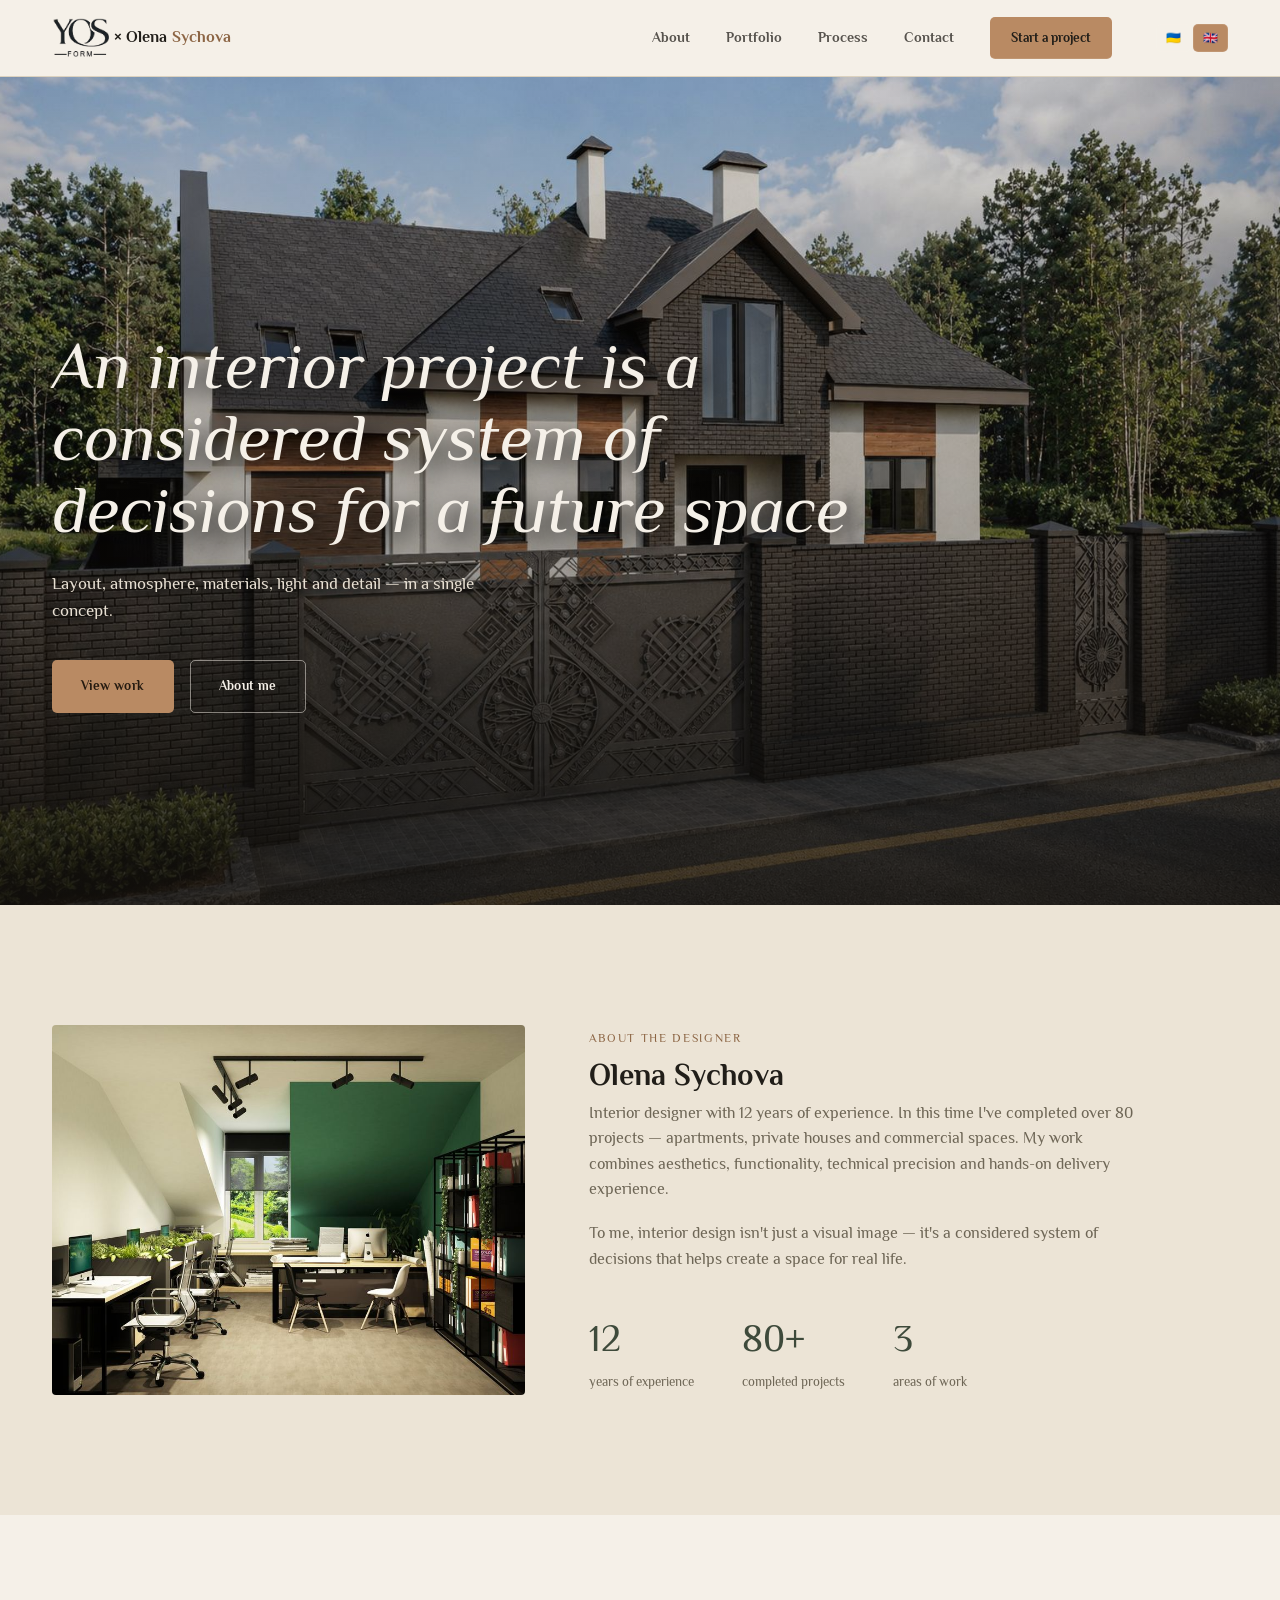
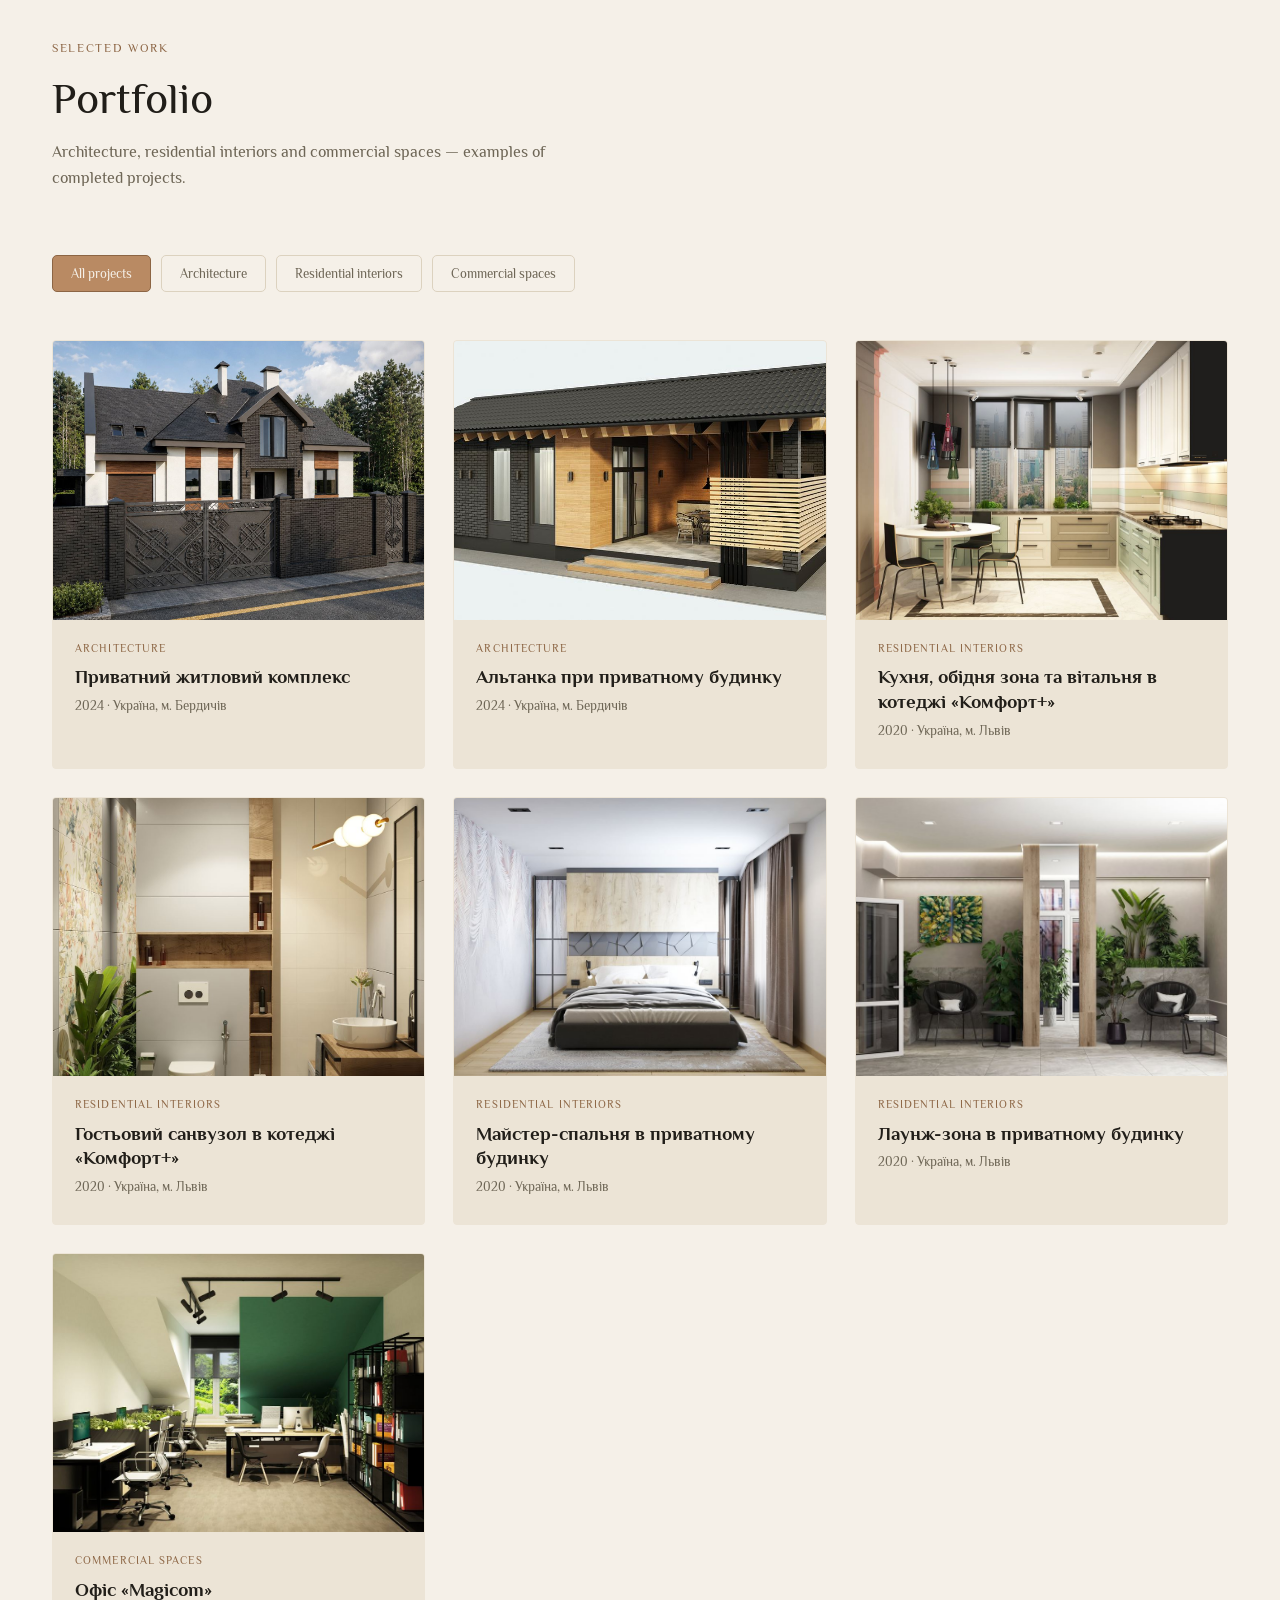
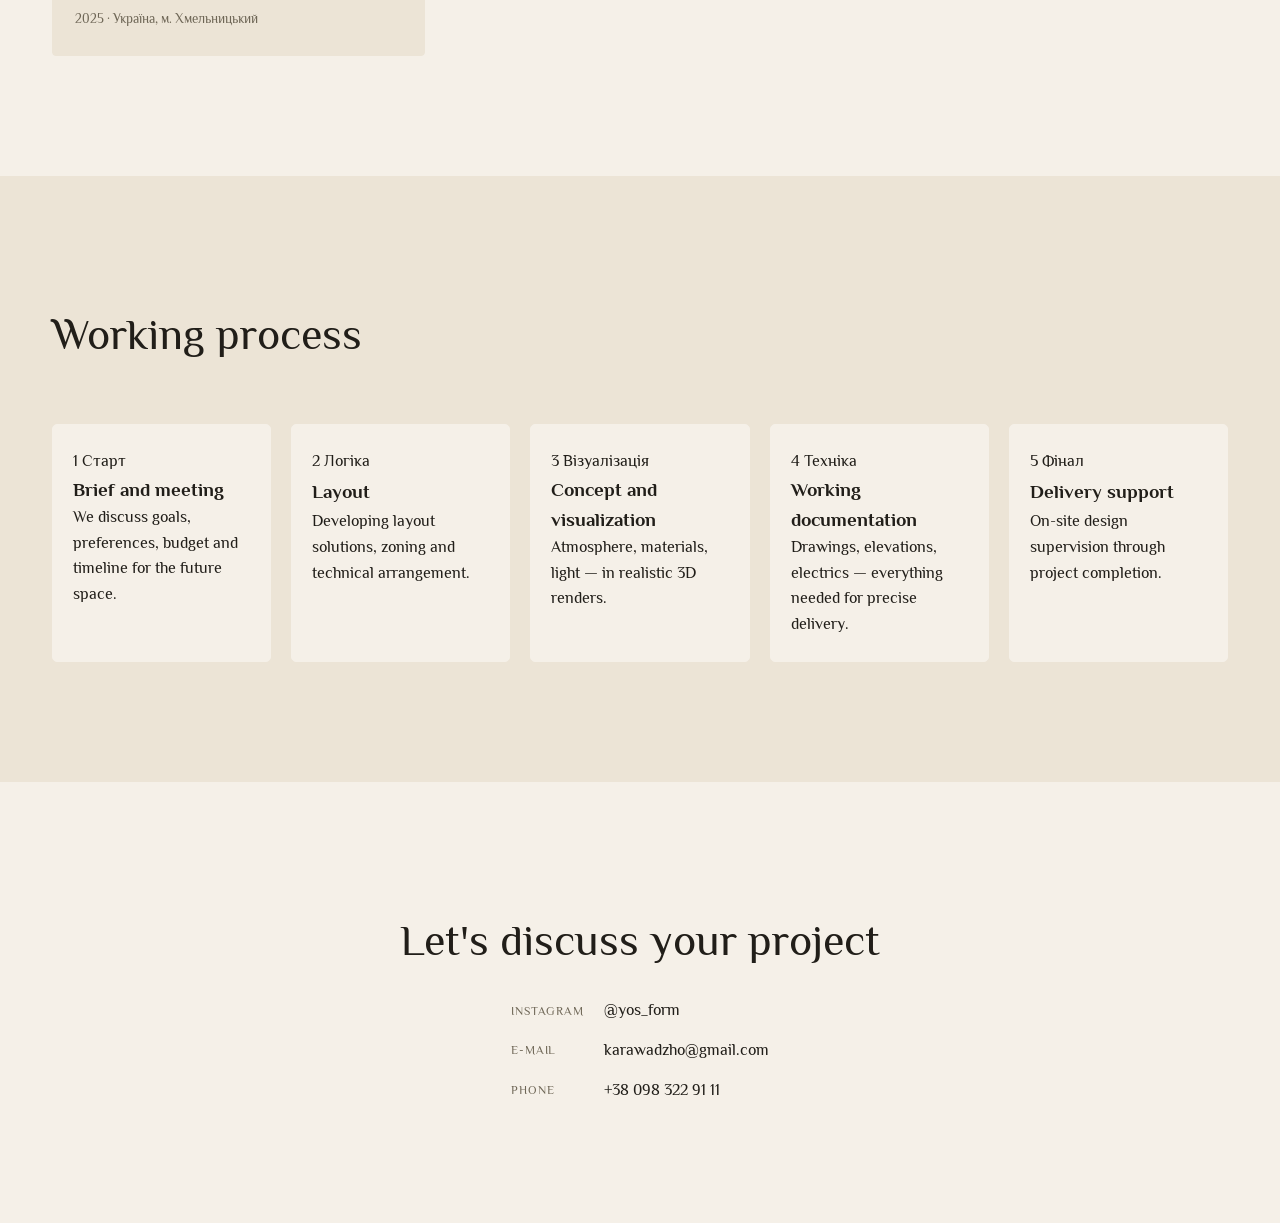
==== commit afbd990f: "push" ====
--- a/index.html
+++ b/index.html
@@ -10,7 +10,7 @@
 
 <header class="site-header">
   <div class="wrap">
-    <a href="index.html" class="logo"><img src="assets/img/Logo.png" alt="YOS"></a>
+    <a href="index.html" class="logo"><img src="assets/img/Logo.png" alt="YOS"> × Olena <span>Sychova</span></a>
     <nav class="main-nav">
       <a href="#about" data-i18n="nav.about">Дизайнер</a>
       <a href="#portfolio" data-i18n="nav.portfolio">Портфоліо</a>
@@ -90,14 +90,13 @@
 <section class="process" id="process">
   <div class="wrap">
     <div class="section-head">
-      <span class="eyebrow" data-i18n="process.eyebrow">Як ми працюємо</span>
       <h2 class="section-title" data-i18n="process.title">Процес співпраці</h2>
     </div>
 
     <div class="process-list">
       <div class="process-item">
         <div class="process-num-wrap">
-          <span class="process-num">01</span>
+          <span class="process-num">1</span>
           <span class="process-tag">Старт</span>
         </div>
         <div class="process-content">
@@ -108,7 +107,7 @@
 
       <div class="process-item">
         <div class="process-num-wrap">
-          <span class="process-num">02</span>
+          <span class="process-num">2</span>
           <span class="process-tag">Логіка</span>
         </div>
         <div class="process-content">
@@ -119,7 +118,7 @@
 
       <div class="process-item">
         <div class="process-num-wrap">
-          <span class="process-num">03</span>
+          <span class="process-num">3</span>
           <span class="process-tag">Візуалізація</span>
         </div>
         <div class="process-content">
@@ -130,7 +129,7 @@
 
       <div class="process-item">
         <div class="process-num-wrap">
-          <span class="process-num">04</span>
+          <span class="process-num">4</span>
           <span class="process-tag">Техніка</span>
         </div>
         <div class="process-content">
@@ -141,8 +140,8 @@
 
       <div class="process-item">
         <div class="process-num-wrap">
-          <span class="process-num">05</span>
-          <span class="process-tag">Финал</span>
+          <span class="process-num">5</span>
+          <span class="process-tag">Фінал</span>
         </div>
         <div class="process-content">
           <h3 data-i18n="process.step5_title">Супровід реалізації</h3>
@@ -157,9 +156,7 @@
 <section class="contact" id="contact">
   <div class="wrap contact-grid">
     <div class="contact-info">
-      <span class="eyebrow" data-i18n="contact.eyebrow">На зв'язку</span>
       <h2 class="section-title" data-i18n="contact.title">Обговоримо ваш проєкт?</h2>
-      <p class="section-subtitle" data-i18n="contact.text">Напишіть кілька слів про простір, який хочете створити.</p>
       <dl>
         <dt data-i18n="contact.instagram_label">Instagram</dt>
         <dd><a href="https://www.instagram.com/yos_form/" target="_blank" rel="noopener">@yos_form</a></dd>
@@ -169,22 +166,8 @@
         <dd><a href="tel:+380983229111">+38 098 322 91 11</a></dd>
       </dl>
     </div>
-
-    <form class="contact-form" onsubmit="event.preventDefault(); alert('Форма — заглушка для макета.');">
-      <input type="text" data-i18n-placeholder="contact.form_name" placeholder="Ваше ім'я" required>
-      <input type="text" data-i18n-placeholder="contact.form_contact" placeholder="Email або телефон" required>
-      <textarea data-i18n-placeholder="contact.form_message" placeholder="Коротко про проєкт"></textarea>
-      <button type="submit" class="btn btn-dark" data-i18n="contact.form_submit">Надіслати</button>
-    </form>
   </div>
 </section>
-
-<footer>
-  <div class="wrap">
-    <span class="logo">OLENA <span>SYCHOVA</span></span>
-    <p><span data-i18n="footer.made_with">Дизайн та реалізація простору</span> · YOS FORM © 2026 — <span data-i18n="footer.rights">Усі права захищені.</span></p>
-  </div>
-</footer>
 
 <script src="js/i18n.js"></script>
 <script src="js/app.js"></script>
--- a/css/styles.css
+++ b/css/styles.css
@@ -83,6 +83,13 @@
   justify-content: space-between;
   height: 76px;
 }
+.logo{
+  display: flex;
+  align-items: center;
+  justify-content: space-between;
+  gap: 5px;
+  font-weight: 700;
+}
 
 .logo img{
   height: 40px;
@@ -457,6 +464,8 @@
   background: var(--surface);
   overflow: hidden;
   border-radius: var(--radius-lg);
+  transition: 200ms;
+  border: 1px solid var(--surface);
 }
 
 .project-card .thumb {
@@ -471,8 +480,10 @@
   transition: transform .5s ease;
 }
 
-.project-card:hover img {
-  transform: scale(1.06);
+.project-card:hover {
+  transform: scale(1.02);
+  transition: 200ms;
+  border: 1px solid var(--clay-deep);
 }
 
 .project-card .card-body {
@@ -506,83 +517,48 @@
 }
 
 /* ===== Process ===== */
-.process {
-  background: var(--bg-deep);
-  color: var(--text-inverse);
-  position: relative;
-}
-
-.process .eyebrow {
-  color: #B8987C;
-}
-
-.process-list {
-  border-top: 1px solid rgba(245, 240, 232, 0.12);
-}
-
-.process-item {
-  display: grid;
-  grid-template-columns: 180px 1fr;
-  gap: 40px;
-  padding: 40px 24px;
-  border-bottom: 1px solid rgba(245, 240, 232, 0.12);
-  transition: background-color 0.3s ease, transform 0.3s ease;
+
+.process{
+  width: 100%;
+  min-height: auto;
+  background-color: var(--surface);
+}
+.process-list{
+  width: 100%;
+  display: flex;
+  justify-content: space-between;
+  align-items: stretch;
+  gap: 20px;
+}
+.process-item{
+  flex: 1;
+  background-color: var(--bg);
   border-radius: var(--radius);
-}
-
-/* Эффект оживления при наведении */
-.process-item:hover {
-  background: rgba(245, 240, 232, 0.03);
-  transform: translateX(8px);
-}
-
-.process-num-wrap {
+  padding: 24px 20px;
+  border: 1px solid var(--bg);
+  transition: transform 200ms ease, border-color 200ms ease, box-shadow 200ms ease;
   display: flex;
   flex-direction: column;
-  gap: 4px;
-}
-
-.process-num {
-  font-family: var(--font-display);
-  font-style: italic;
-  font-size: 36px;
-  line-height: 1;
-  color: var(--clay);
-  transition: color 0.3s ease;
-}
-
-.process-item:hover .process-num {
-  color: #D9C2A6;
-}
-
-.process-tag {
-  font-family: var(--font-sans);
-  font-size: 11px;
-  letter-spacing: 0.12em;
-  text-transform: uppercase;
-  color: rgba(245, 240, 232, 0.4);
-}
-
-.process-content h3 {
-  font-family: var(--font-display);
-  font-size: 22px;
-  font-weight: 500;
-  margin-bottom: 10px;
-  letter-spacing: 0.02em;
-}
-
-.process-content p {
-  color: #C9C1B2;
-  font-size: 15px;
-  line-height: 1.7;
-  max-width: 600px;
-}
-
+}
+.process-item:hover{
+  border: 1px solid var(--clay-deep);
+  transform: scale(1.05);
+  transition: 200ms;
+}
+.process-content{
+  width: 100%;
+  height: 60%;
+  display: flex;
+  flex-direction: column;
+  justify-content: space-around;
+}
 /* ===== Contact ===== */
-.contact-grid {
-  display: grid;
-  grid-template-columns: 1fr 1fr;
-  gap: 64px;
+
+
+.contact-info{
+  display: flex;
+  flex-direction: column;
+  align-items: center;
 }
 
 .contact-info dl {
@@ -603,53 +579,6 @@
 
 .contact-info dd {
   font-size: 16px;
-}
-
-.contact-form {
-  display: flex;
-  flex-direction: column;
-  gap: 14px;
-}
-
-.contact-form input,
-.contact-form textarea {
-  font-family: var(--font-body);
-  font-size: 15px;
-  border: 1px solid var(--surface-line);
-  background: var(--surface);
-  padding: 14px 16px;
-  border-radius: var(--radius);
-  color: var(--text);
-  width: 100%;
-}
-
-.contact-form textarea {
-  min-height: 110px;
-  resize: vertical;
-}
-
-.contact-form button {
-  align-self: flex-start;
-  border: none;
-}
-
-/* ===== Footer ===== */
-footer {
-  padding: 36px 0;
-  border-top: 1px solid var(--surface-line);
-}
-
-footer .wrap {
-  display: flex;
-  justify-content: space-between;
-  align-items: center;
-  flex-wrap: wrap;
-  gap: 12px;
-}
-
-footer p {
-  font-size: 13px;
-  color: var(--text-muted);
 }
 
 /* ===== Project detail page ===== */
@@ -783,6 +712,19 @@
   .nav-toggle {
     display: block;
   }
+  .process-list {
+    flex-direction: column;
+    gap: 16px;
+  }
+
+  .process-item {
+    width: 100%;
+    padding: 20px 24px;
+  }
+
+  .process-item:hover {
+    transform: none;
+  }
 }
 
 @media(max-width:640px) {
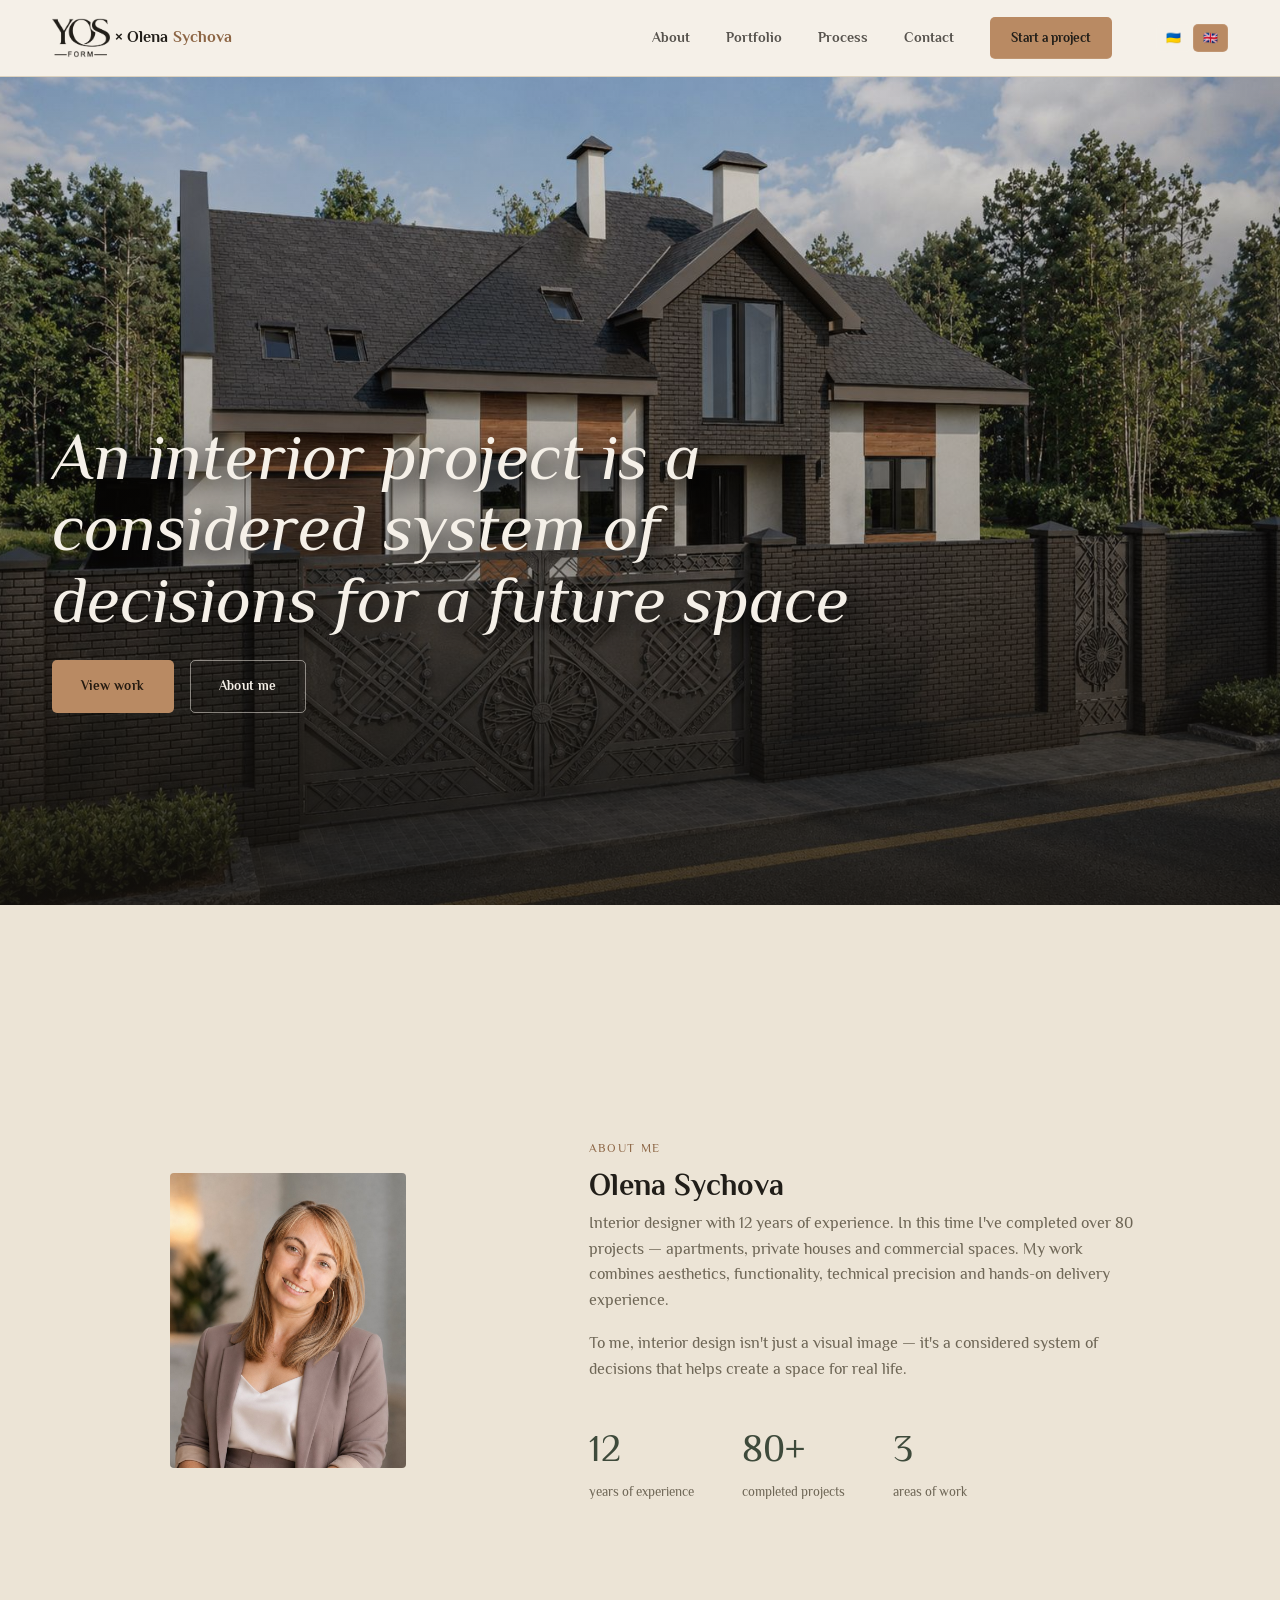
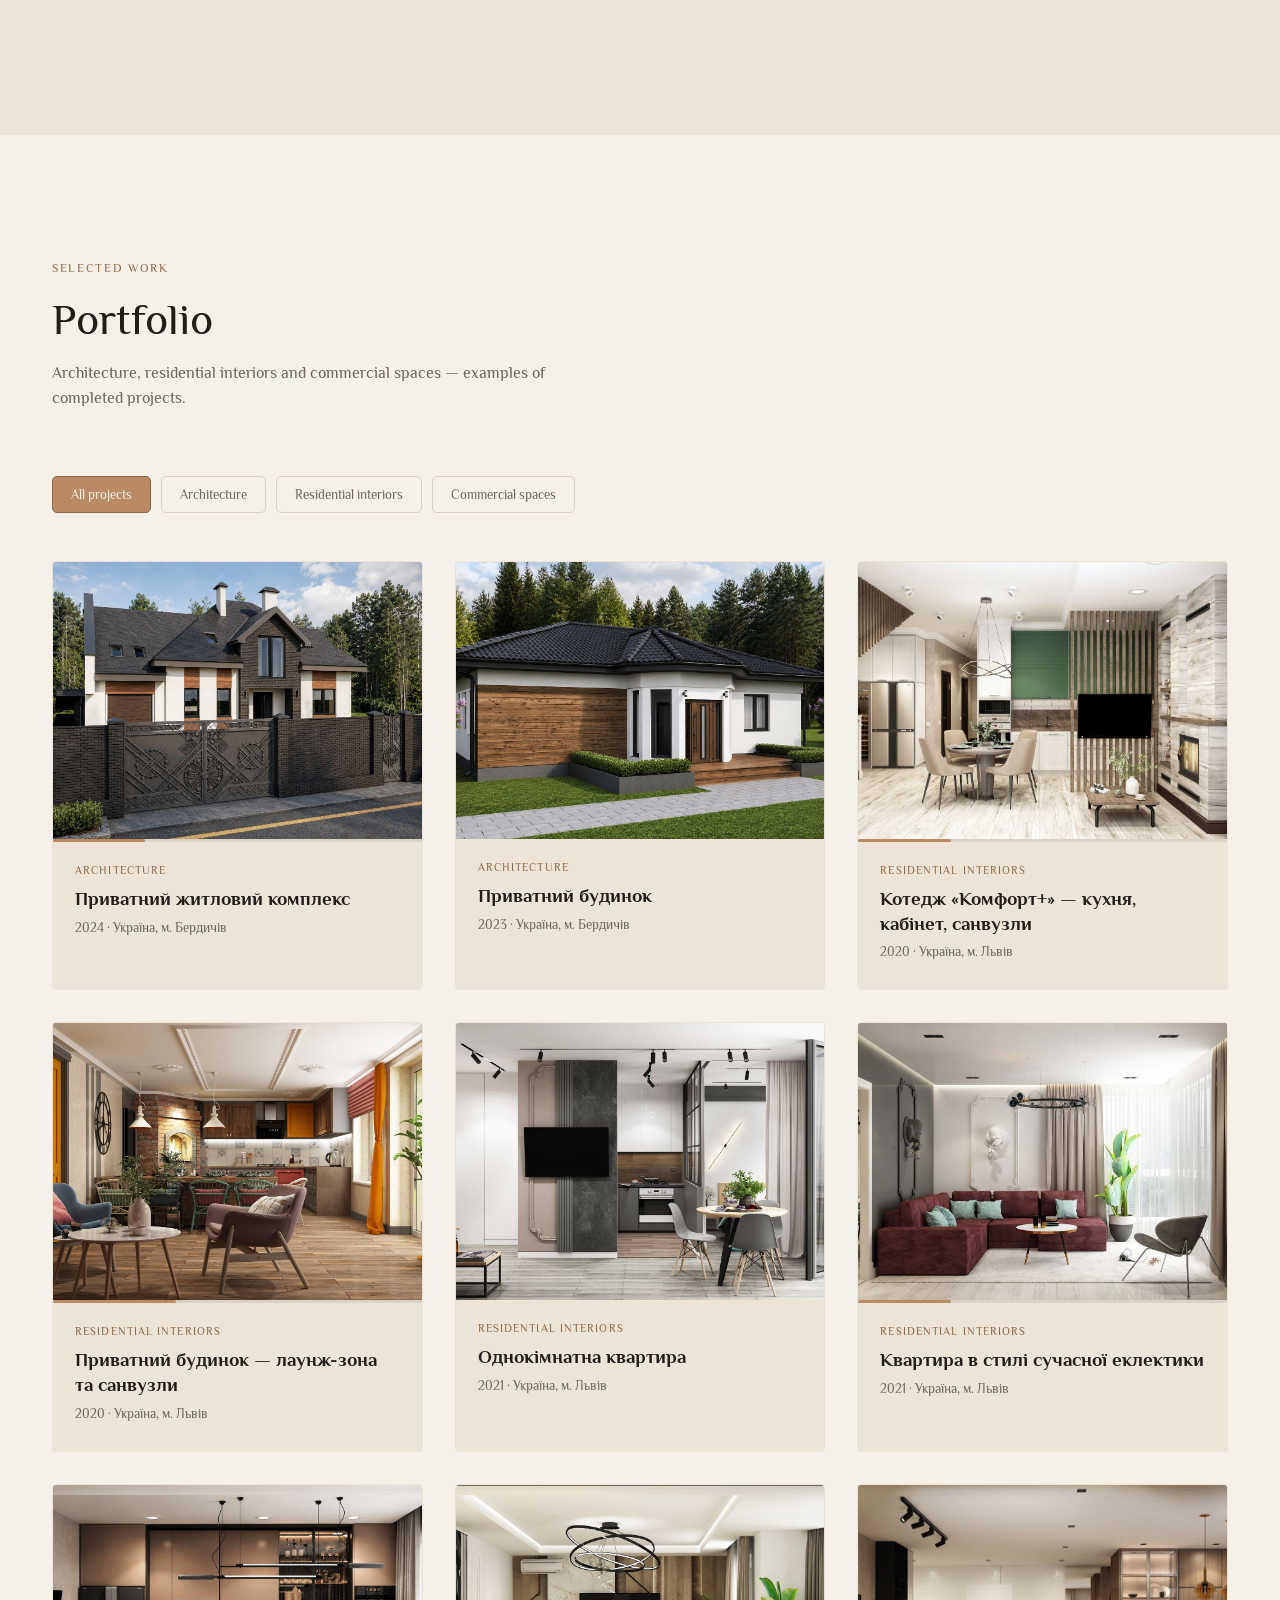
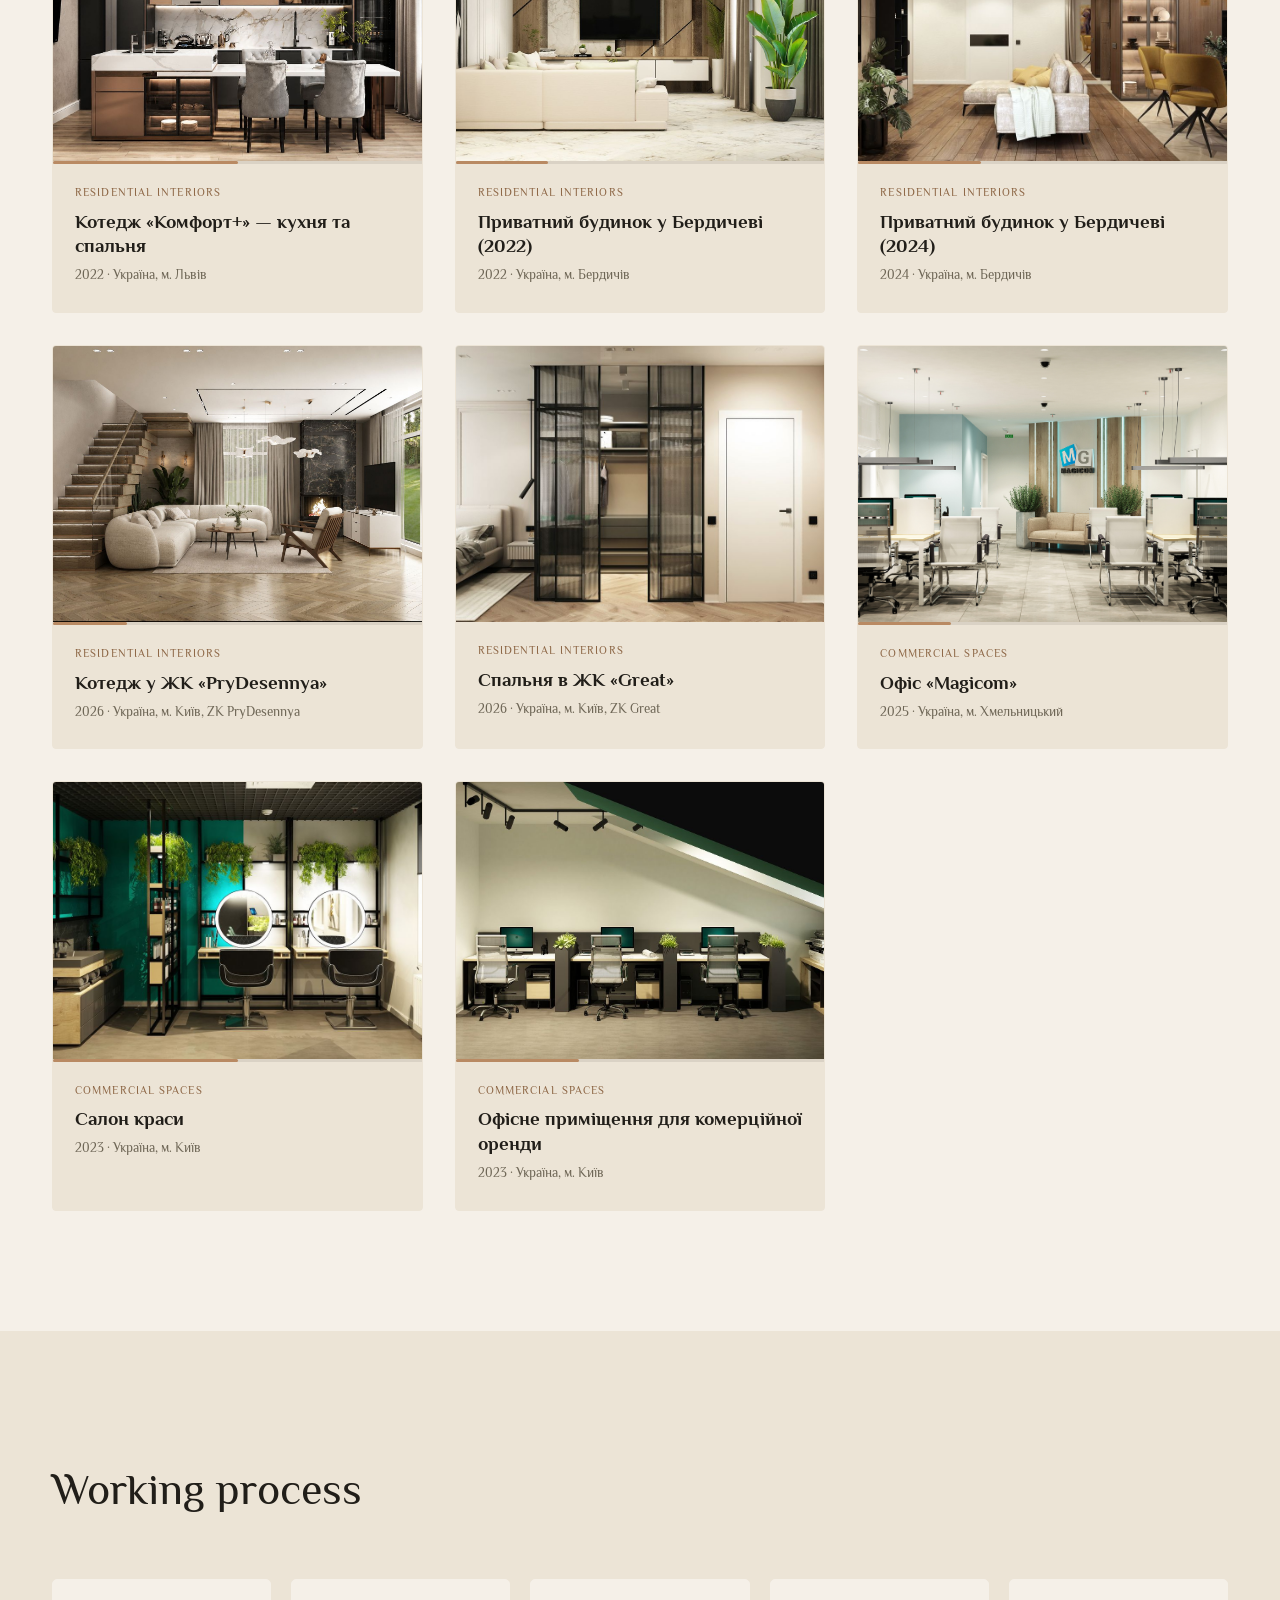
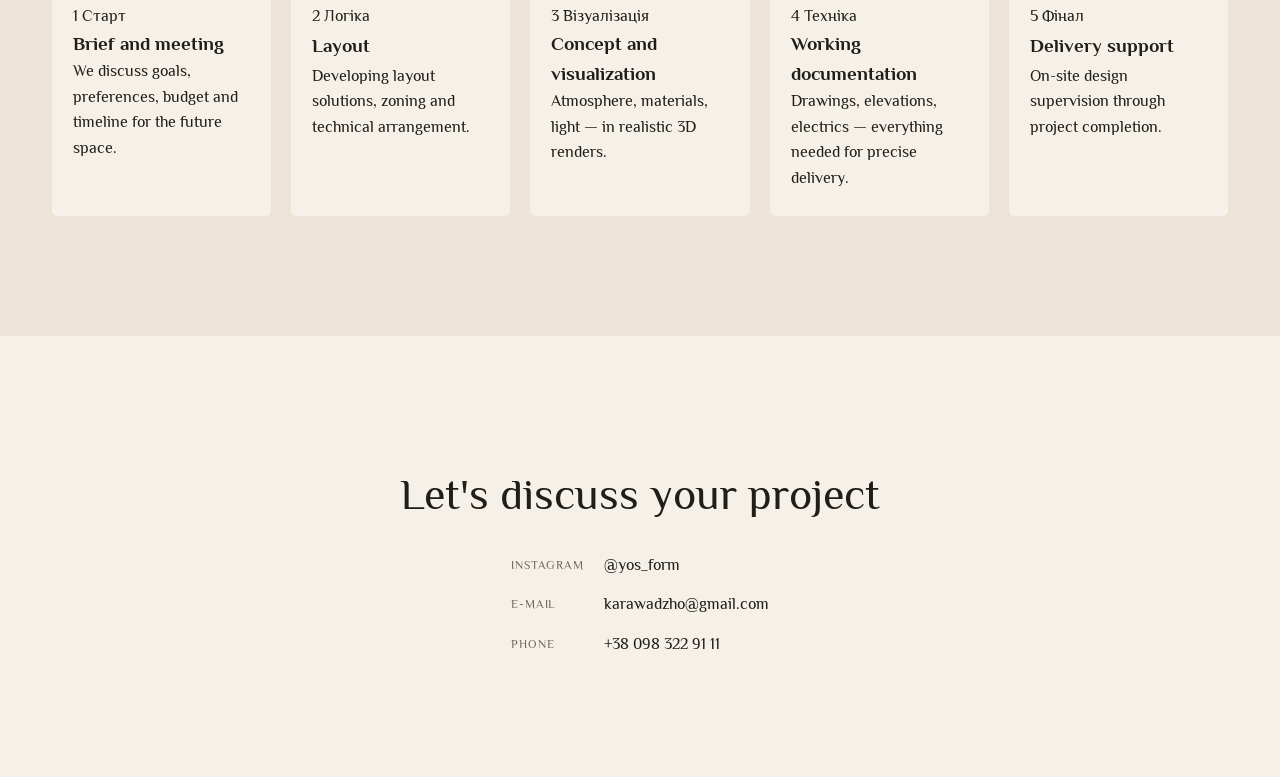
==== commit aaa371e9: "sensor update 3" ====
--- a/index.html
+++ b/index.html
@@ -33,7 +33,6 @@
   </div>
   <div class="hero-content">
     <h1 class="hero-title" data-i18n="hero.title">Дизайн-проєкт — продумана система рішень для майбутнього простору</h1>
-    <p class="hero-subtitle" data-i18n="hero.subtitle">Планування, атмосфера, матеріали, світло та деталі — в єдиній концепції.</p>
     <div class="hero-actions">
       <a href="#portfolio" class="btn btn-primary" data-i18n="hero.cta_primary">Дивитися роботи</a>
       <a href="#about" class="btn btn-outline" data-i18n="hero.cta_secondary">Про мене</a>
--- a/css/styles.css
+++ b/css/styles.css
@@ -1,4 +1,5 @@
 @import url('https://fonts.googleapis.com/css2?family=Philosopher:ital,wght@0,400;0,700;1,400;1,700&family=Stack+Sans+Headline:wght@200..700&display=swap');
+
 :root {
   --bg: #F5F0E8;
   --bg-deep: #23201B;
@@ -66,7 +67,6 @@
   gap: 10px;
 }
 
-/* ===== Header ===== */
 
 .site-header {
   position: sticky;
@@ -83,7 +83,8 @@
   justify-content: space-between;
   height: 76px;
 }
-.logo{
+
+.logo {
   display: flex;
   align-items: center;
   justify-content: space-between;
@@ -91,7 +92,7 @@
   font-weight: 700;
 }
 
-.logo img{
+.logo img {
   height: 40px;
 }
 
@@ -130,7 +131,8 @@
   opacity: 1 !important;
   border: 1px solid #B98A63;
 }
-.nav-cta:hover{
+
+.nav-cta:hover {
   border: 1px solid #B98A63;
   background-color: rgba(245, 240, 232, 0);
   transition: 200ms;
@@ -161,7 +163,7 @@
   color: var(--text-inverse);
 }
 
-.lang-switch button:hover{
+.lang-switch button:hover {
   border: 1px solid #B98A63;
   transition: 200ms;
 }
@@ -173,7 +175,7 @@
   cursor: pointer;
 }
 
-/* ===== Hero ===== */
+
 .hero {
   position: relative;
   min-height: 92vh;
@@ -258,11 +260,6 @@
   transition: 200ms;
 }
 
-.btn:hover {
-  background-color: red;
-  transition: 200ms;
-}
-
 .btn-primary {
   background: var(--clay);
   color: #241a10;
@@ -297,7 +294,7 @@
   background: #4C5A48;
 }
 
-/* ===== Section generic ===== */
+
 section {
   padding: 120px 0;
 }
@@ -322,7 +319,7 @@
   max-width: 520px;
 }
 
-/* ===== About ===== */
+
 .about {
   background: var(--surface);
 }
@@ -337,12 +334,14 @@
 .about-media {
   position: relative;
   align-self: stretch;
+  display: flex;
+  align-items: center;
+  justify-content: center;
 }
 
 .about-media img {
   border-radius: var(--radius-lg);
-  width: 100%;
-  height: 100%;
+  height: 50%;
   object-fit: cover;
 }
 
@@ -416,7 +415,7 @@
   color: var(--text-muted);
 }
 
-/* ===== Portfolio ===== */
+
 .portfolio-header {
   display: flex;
   justify-content: space-between;
@@ -455,39 +454,132 @@
 .project-grid {
   display: grid;
   grid-template-columns: repeat(3, 1fr);
-  gap: 28px;
+  gap: 32px;
 }
 
 .project-card {
-  display: block;
-  position: relative;
+  display: flex;
+  flex-direction: column;
   background: var(--surface);
   overflow: hidden;
   border-radius: var(--radius-lg);
-  transition: 200ms;
   border: 1px solid var(--surface);
-}
-
-.project-card .thumb {
+  transition: transform 0.2s ease, border-color 0.2s ease;
+}
+
+.project-card:hover {
+  border-color: var(--clay-deep);
+}
+
+
+.thumb-carousel-wrapper {
+  position: relative;
+  width: 100%;
+}
+
+.thumb-carousel {
+  position: relative;
   aspect-ratio: 4/3;
-  overflow: hidden;
-}
-
-.project-card img {
+  overflow-x: auto;
+  overflow-y: hidden;
+  scroll-snap-type: x mandatory;
+  scroll-behavior: smooth;
+  -webkit-overflow-scrolling: touch;
+  scrollbar-width: none;
+  cursor: grab;
+  user-select: none;
+}
+
+.thumb-carousel::-webkit-scrollbar {
+  display: none;
+}
+
+.thumb-carousel.dragging {
+  cursor: grabbing;
+  scroll-snap-type: none;
+  scroll-behavior: auto;
+}
+
+.thumb-track {
+  display: flex;
+  height: 100%;
+}
+
+.thumb-track img {
+  flex: 0 0 100%;
   width: 100%;
   height: 100%;
   object-fit: cover;
-  transition: transform .5s ease;
-}
-
-.project-card:hover {
-  transform: scale(1.02);
-  transition: 200ms;
-  border: 1px solid var(--clay-deep);
+  scroll-snap-align: start;
+  user-select: none;
+  -webkit-user-drag: none;
+  pointer-events: none;
+}
+
+
+.carousel-arrow {
+  position: absolute;
+  top: 50%;
+  transform: translateY(-50%);
+  z-index: 10;
+  width: 34px;
+  height: 34px;
+  background: rgba(245, 240, 232, 0.85);
+  color: var(--text);
+  border: 1px solid var(--surface-line);
+  border-radius: 50%;
+  display: flex;
+  align-items: center;
+  justify-content: center;
+  font-size: 20px;
+  line-height: 1;
+  cursor: pointer;
+  opacity: 0;
+  transition: opacity 0.25s ease, background-color 0.2s ease, transform 0.2s ease;
+  user-select: none;
+}
+
+.carousel-arrow.prev {
+  left: 10px;
+}
+
+.carousel-arrow.next {
+  right: 10px;
+}
+
+.thumb-carousel-wrapper:hover .carousel-arrow {
+  opacity: 1;
+}
+
+.carousel-arrow:hover {
+  background: #ffffff;
+  color: var(--clay-deep);
+  transform: translateY(-50%) scale(1.1);
+}
+
+.thumb-scrollbar {
+  height: 3px;
+  width: 100%;
+  background: rgba(0, 0, 0, 0.08);
+  position: relative;
+  overflow: hidden;
+}
+
+.thumb-scrollbar-thumb {
+  height: 100%;
+  background: var(--clay);
+  width: 30%;
+  position: absolute;
+  top: 0;
+  left: 0;
+  border-radius: 2px;
+  transition: transform 0.1s ease-out;
 }
 
 .project-card .card-body {
+  display: block;
   padding: 20px 22px 26px;
+  cursor: pointer;
 }
 
 .card-cat {
@@ -512,50 +604,47 @@
   color: var(--text-muted);
 }
 
-.project-card[hidden] {
-  display: none;
-}
-
-/* ===== Process ===== */
-
-.process{
+
+.process {
   width: 100%;
   min-height: auto;
   background-color: var(--surface);
 }
-.process-list{
+
+.process-list {
   width: 100%;
   display: flex;
   justify-content: space-between;
   align-items: stretch;
   gap: 20px;
 }
-.process-item{
+
+.process-item {
   flex: 1;
   background-color: var(--bg);
   border-radius: var(--radius);
   padding: 24px 20px;
   border: 1px solid var(--bg);
-  transition: transform 200ms ease, border-color 200ms ease, box-shadow 200ms ease;
+  transition: transform 200ms ease, border-color 200ms ease;
   display: flex;
   flex-direction: column;
 }
-.process-item:hover{
+
+.process-item:hover {
   border: 1px solid var(--clay-deep);
-  transform: scale(1.05);
-  transition: 200ms;
-}
-.process-content{
+  transform: scale(1.03);
+}
+
+.process-content {
   width: 100%;
   height: 60%;
   display: flex;
   flex-direction: column;
   justify-content: space-around;
 }
-/* ===== Contact ===== */
-
-
-.contact-info{
+
+/* Contact Section */
+.contact-info {
   display: flex;
   flex-direction: column;
   align-items: center;
@@ -581,7 +670,7 @@
   font-size: 16px;
 }
 
-/* ===== Project detail page ===== */
+/* Project Detail Page */
 .project-hero {
   position: relative;
   height: 64vh;
@@ -669,26 +758,86 @@
 }
 
 .project-gallery {
-  display: grid;
-  grid-template-columns: 1fr;
-  gap: 20px;
+  display: flex;
+  flex-direction: column;
+  gap: 32px;
 }
 
 .project-gallery img {
+  width: 100%;
+  height: auto;
   border-radius: var(--radius-lg);
-  width: 100%;
-}
-
-/* ===== Responsive ===== */
-@media(max-width:960px) {
+  cursor: pointer;
+  object-fit: cover;
+}
+
+
+.lightbox {
+  display: none;
+  position: fixed;
+  z-index: 1000;
+  inset: 0;
+  background-color: rgba(20, 17, 13, 0.9);
+  backdrop-filter: blur(8px);
+  justify-content: center;
+  align-items: center;
+  padding: 20px;
+}
+
+.lightbox.active {
+  display: flex;
+}
+
+.lightbox-content {
+  max-width: 90vw;
+  max-height: 90vh;
+  object-fit: contain;
+  border-radius: var(--radius-lg);
+  box-shadow: 0 10px 40px rgba(0, 0, 0, 0.5);
+  animation: zoomIn 0.25s ease;
+}
+
+.lightbox-close {
+  position: absolute;
+  top: 24px;
+  right: 32px;
+  color: var(--text-inverse);
+  font-size: 40px;
+  font-weight: 300;
+  cursor: pointer;
+  line-height: 1;
+  transition: color 0.2s;
+}
+
+.lightbox-close:hover {
+  color: var(--clay);
+}
+
+@keyframes zoomIn {
+  from {
+    transform: scale(0.9);
+    opacity: 0;
+  }
+  to {
+    transform: scale(1);
+    opacity: 1;
+  }
+}
+
+
+@media(max-width: 960px) {
+  .project-grid {
+    grid-template-columns: repeat(2, 1fr);
+  }
 
   .about-grid,
   .contact-grid {
     grid-template-columns: 1fr;
   }
 
-  .project-grid {
-    grid-template-columns: repeat(2, 1fr);
+  .about-media img {
+    width: 85%;
+    height: 85%;
   }
 
   nav.main-nav {
@@ -705,6 +854,11 @@
     gap: 20px;
   }
 
+  .stat-row {
+    flex-direction: column;
+    text-align: center;
+  }
+
   nav.main-nav.open {
     display: flex;
   }
@@ -712,6 +866,7 @@
   .nav-toggle {
     display: block;
   }
+
   .process-list {
     flex-direction: column;
     gap: 16px;
@@ -722,18 +877,18 @@
     padding: 20px 24px;
   }
 
-  .process-item:hover {
-    transform: none;
-  }
-}
-
-@media(max-width:640px) {
+  .carousel-arrow {
+    opacity: 0.8;
+  }
+}
+
+@media(max-width: 640px) {
+  .project-grid {
+    grid-template-columns: 1fr;
+  }
+
   section {
     padding: 80px 0;
-  }
-
-  .project-grid {
-    grid-template-columns: 1fr;
   }
 
   .project-meta-row {
@@ -744,22 +899,4 @@
   .wrap {
     padding: 0 20px;
   }
-  @media (max-width: 768px) {
-  .process-item {
-    grid-template-columns: 1fr;
-    gap: 16px;
-    padding: 28px 12px;
-  }
-
-  .process-num-wrap {
-    flex-direction: row;
-    align-items: baseline;
-    gap: 12px;
-  }
-
-  .process-item:hover {
-    transform: none;
-  }
-}
-
 }
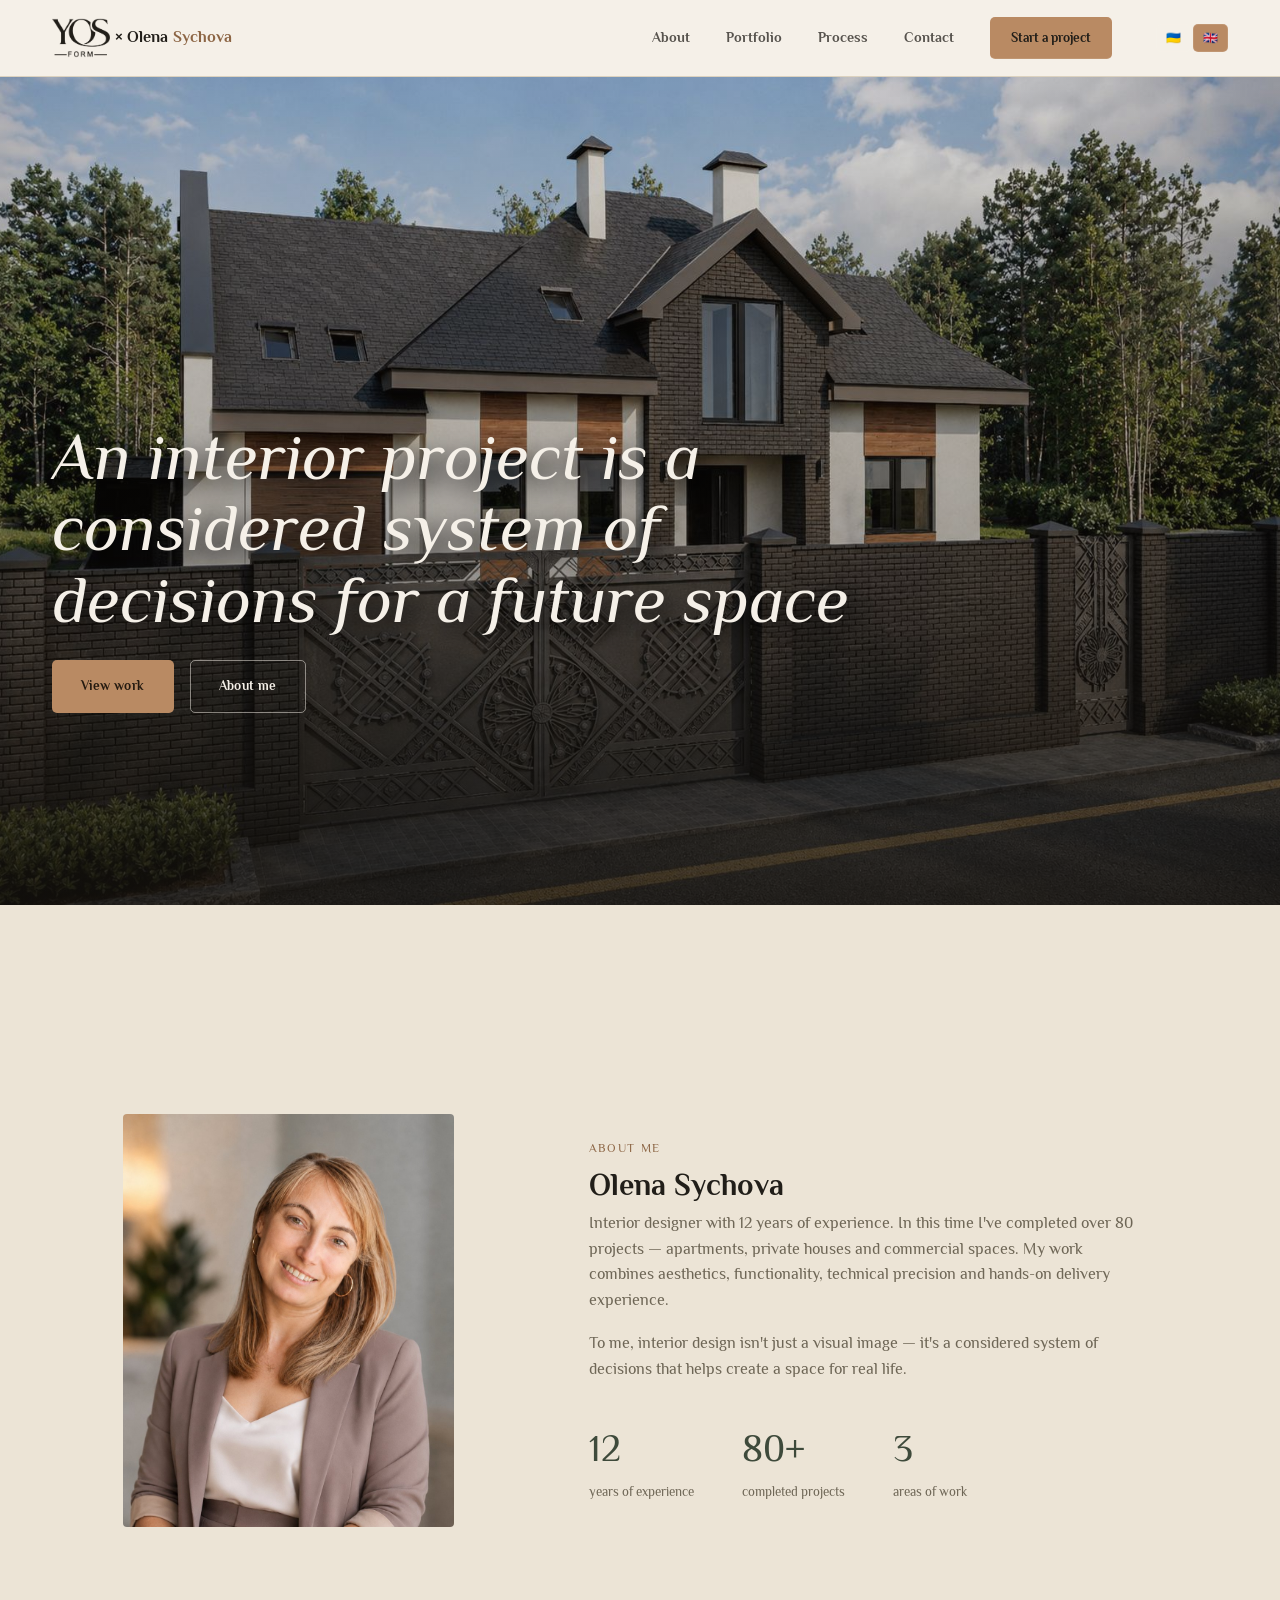
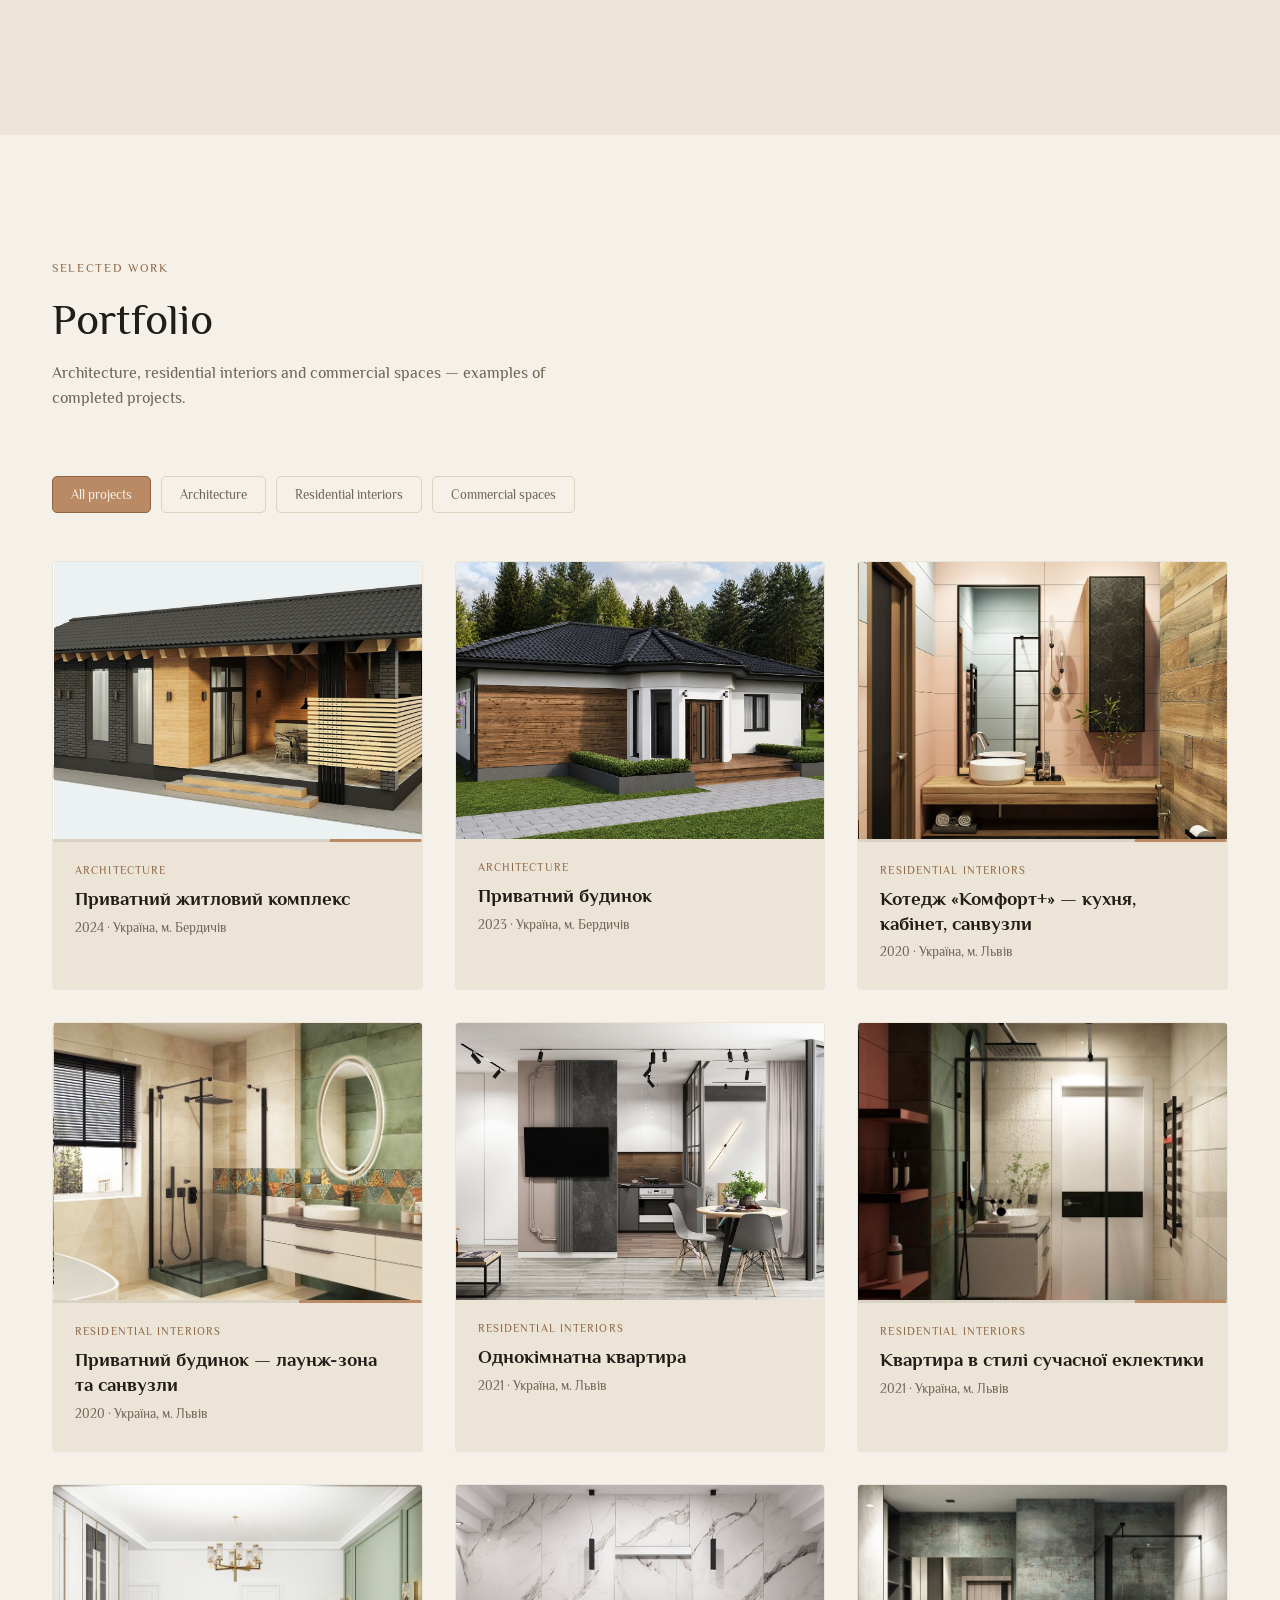
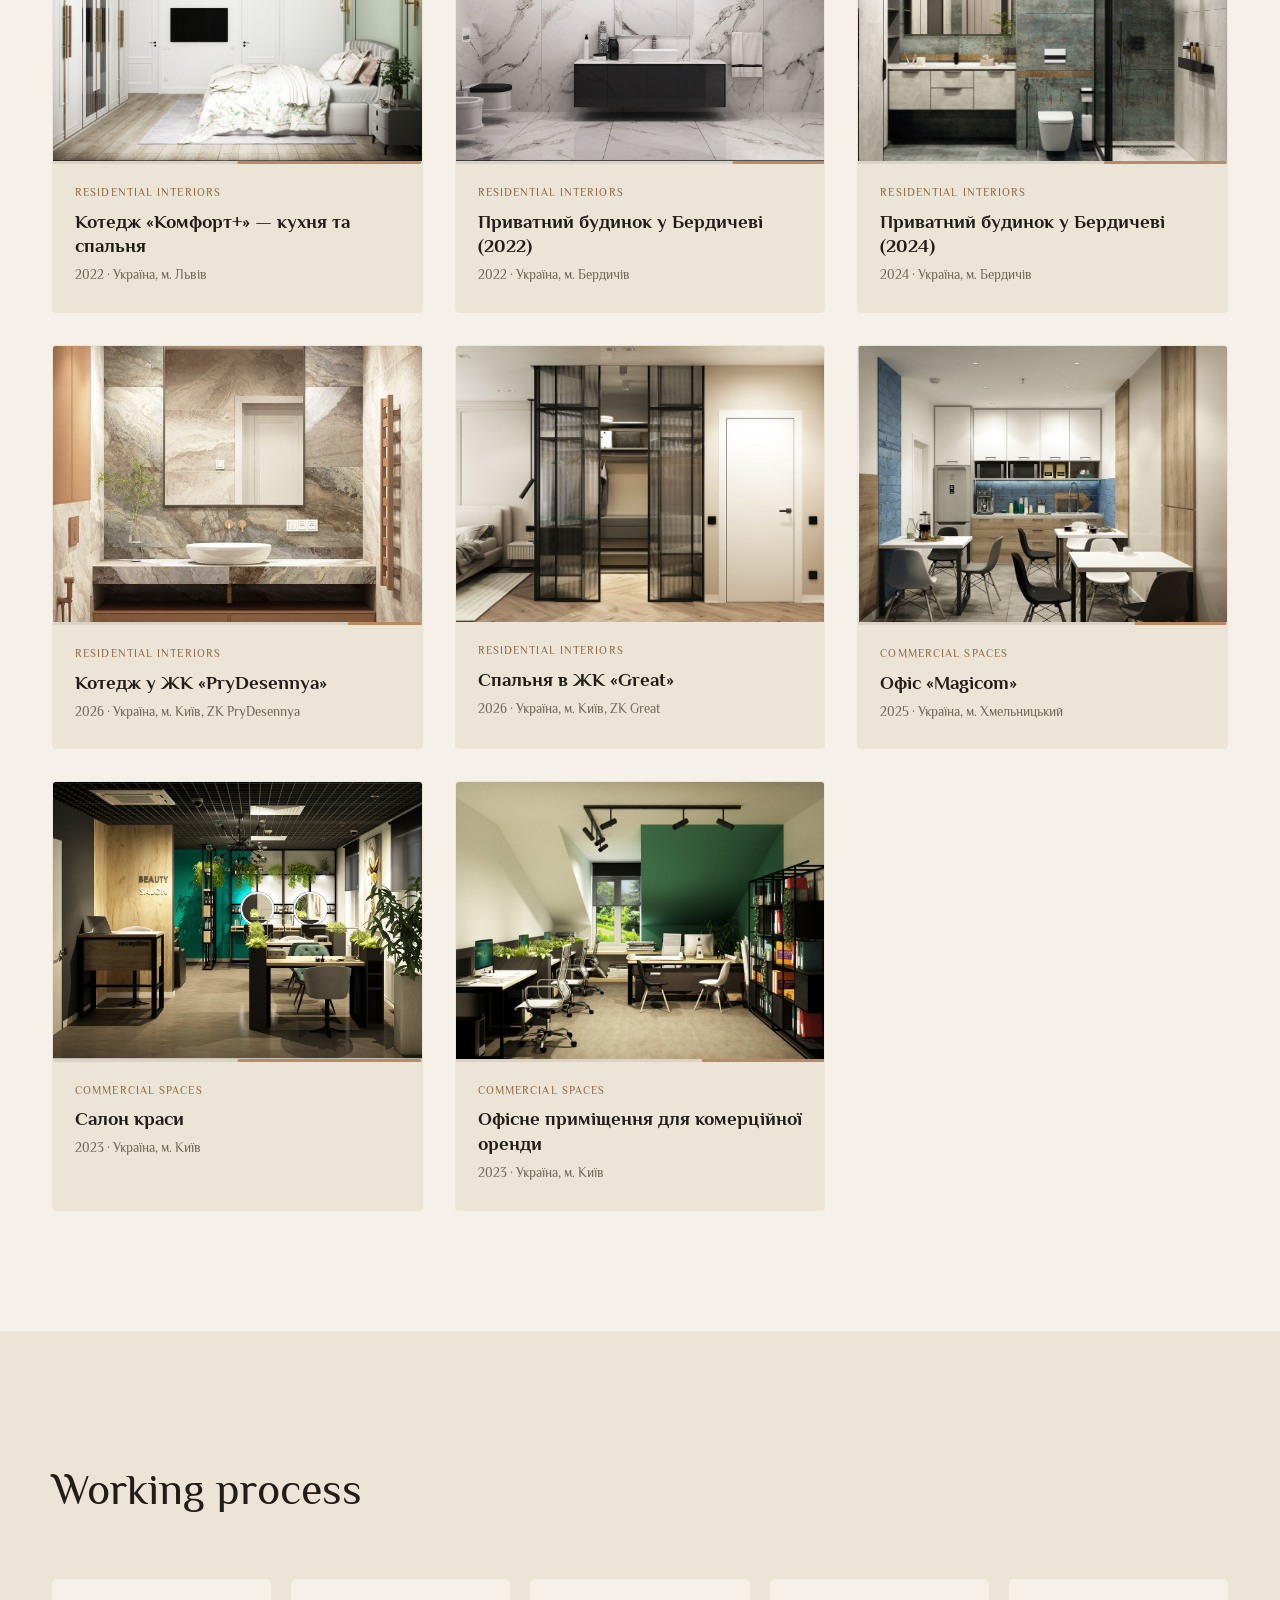
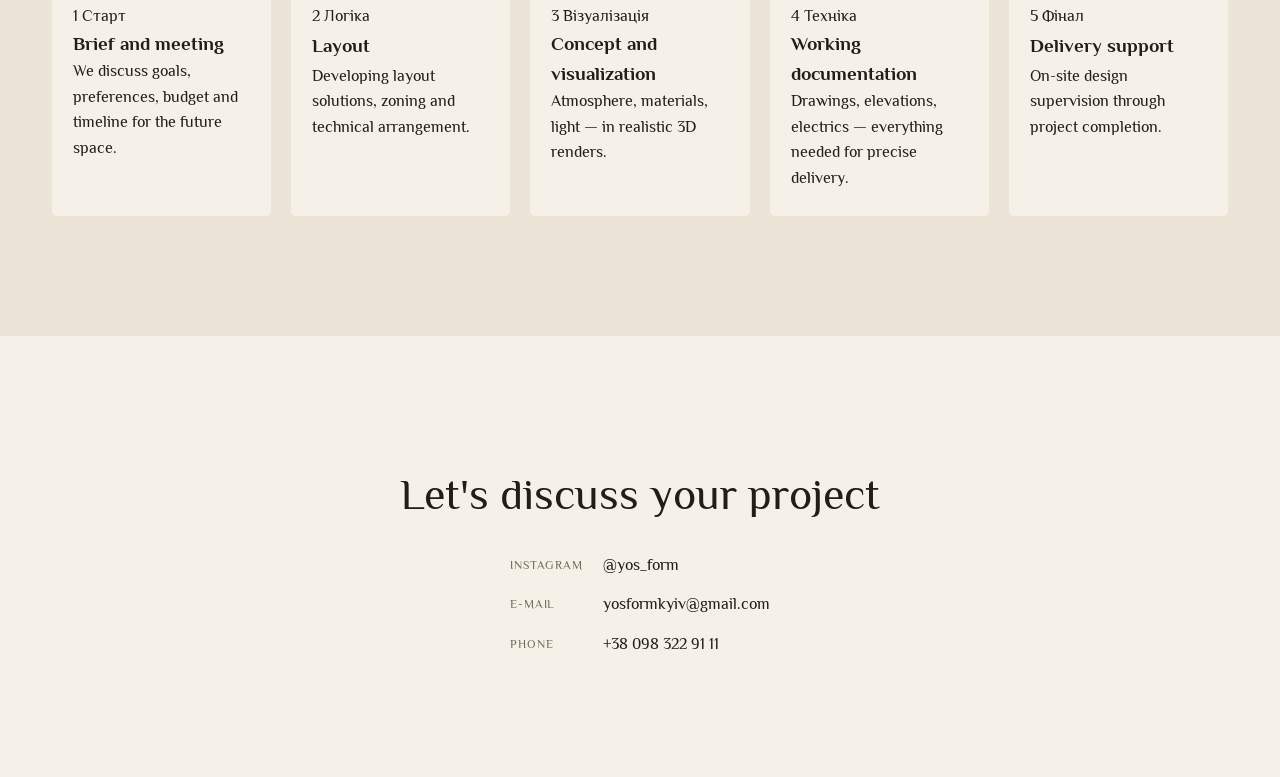
==== commit 0fa39ded: "fix and update" ====
--- a/index.html
+++ b/index.html
@@ -160,7 +160,7 @@
         <dt data-i18n="contact.instagram_label">Instagram</dt>
         <dd><a href="https://www.instagram.com/yos_form/" target="_blank" rel="noopener">@yos_form</a></dd>
         <dt data-i18n="contact.email_label">E-mail</dt>
-        <dd><a href="mailto:karawadzho@gmail.com">karawadzho@gmail.com</a></dd>
+        <dd><a href="mailto:karawadzho@gmail.com">yosformkyiv@gmail.com</a></dd>
         <dt data-i18n="contact.phone_label">Телефон</dt>
         <dd><a href="tel:+380983229111">+38 098 322 91 11</a></dd>
       </dl>
--- a/css/styles.css
+++ b/css/styles.css
@@ -67,7 +67,6 @@
   gap: 10px;
 }
 
-
 .site-header {
   position: sticky;
   top: 0;
@@ -175,7 +174,6 @@
   cursor: pointer;
 }
 
-
 .hero {
   position: relative;
   min-height: 92vh;
@@ -294,7 +292,6 @@
   background: #4C5A48;
 }
 
-
 section {
   padding: 120px 0;
 }
@@ -319,7 +316,6 @@
   max-width: 520px;
 }
 
-
 .about {
   background: var(--surface);
 }
@@ -341,7 +337,7 @@
 
 .about-media img {
   border-radius: var(--radius-lg);
-  height: 50%;
+  height: 70%;
   object-fit: cover;
 }
 
@@ -415,7 +411,6 @@
   color: var(--text-muted);
 }
 
-
 .portfolio-header {
   display: flex;
   justify-content: space-between;
@@ -470,7 +465,6 @@
 .project-card:hover {
   border-color: var(--clay-deep);
 }
-
 
 .thumb-carousel-wrapper {
   position: relative;
@@ -516,7 +510,6 @@
   pointer-events: none;
 }
 
-
 .carousel-arrow {
   position: absolute;
   top: 50%;
@@ -604,7 +597,6 @@
   color: var(--text-muted);
 }
 
-
 .process {
   width: 100%;
   min-height: auto;
@@ -643,7 +635,6 @@
   justify-content: space-around;
 }
 
-/* Contact Section */
 .contact-info {
   display: flex;
   flex-direction: column;
@@ -670,7 +661,6 @@
   font-size: 16px;
 }
 
-/* Project Detail Page */
 .project-hero {
   position: relative;
   height: 64vh;
@@ -678,13 +668,25 @@
   overflow: hidden;
 }
 
-.project-hero img {
+.project-hero .back-link {
   position: absolute;
-  inset: 0;
-  width: 100%;
-  height: 100%;
-  object-fit: cover;
-}
+  top: 32px;
+  left: 32px;
+  z-index: 10;
+  font-family: var(--font-sans);
+  font-size: 13px;
+  display: inline-flex;
+  align-items: center;
+  gap: 8px;
+  color: var(--text-inverse);
+  padding: 10px 18px;
+  transition: all 0.2s ease;
+}
+
+.project-hero .back-link:hover {
+  transform: translateY(-2px);
+}
+
 
 .project-hero .wrap {
   position: absolute;
@@ -695,6 +697,14 @@
   color: var(--text-inverse);
 }
 
+.project-hero img {
+  position: absolute;
+  inset: 0;
+  width: 100%;
+  height: 100%;
+  object-fit: cover;
+}
+
 .project-hero::after {
   content: "";
   position: absolute;
@@ -702,16 +712,10 @@
   background: linear-gradient(0deg, rgba(20, 17, 13, 0.78), rgba(20, 17, 13, 0.05));
 }
 
-.back-link {
-  position: relative;
-  z-index: 2;
-  font-family: var(--font-sans);
-  font-size: 13px;
-  display: inline-flex;
-  align-items: center;
-  gap: 8px;
-  color: var(--text-inverse);
-  opacity: .85;
+.project-footer-actions {
+  margin-top: 56px;
+  display: flex;
+  justify-content: center;
 }
 
 .project-title {
@@ -720,7 +724,7 @@
   font-family: var(--font-display);
   font-style: italic;
   font-size: clamp(28px, 4vw, 48px);
-  margin-top: 14px;
+  margin-top: 0;
 }
 
 .project-body {
@@ -770,7 +774,6 @@
   cursor: pointer;
   object-fit: cover;
 }
-
 
 .lightbox {
   display: none;
@@ -823,7 +826,6 @@
     opacity: 1;
   }
 }
-
 
 @media(max-width: 960px) {
   .project-grid {
